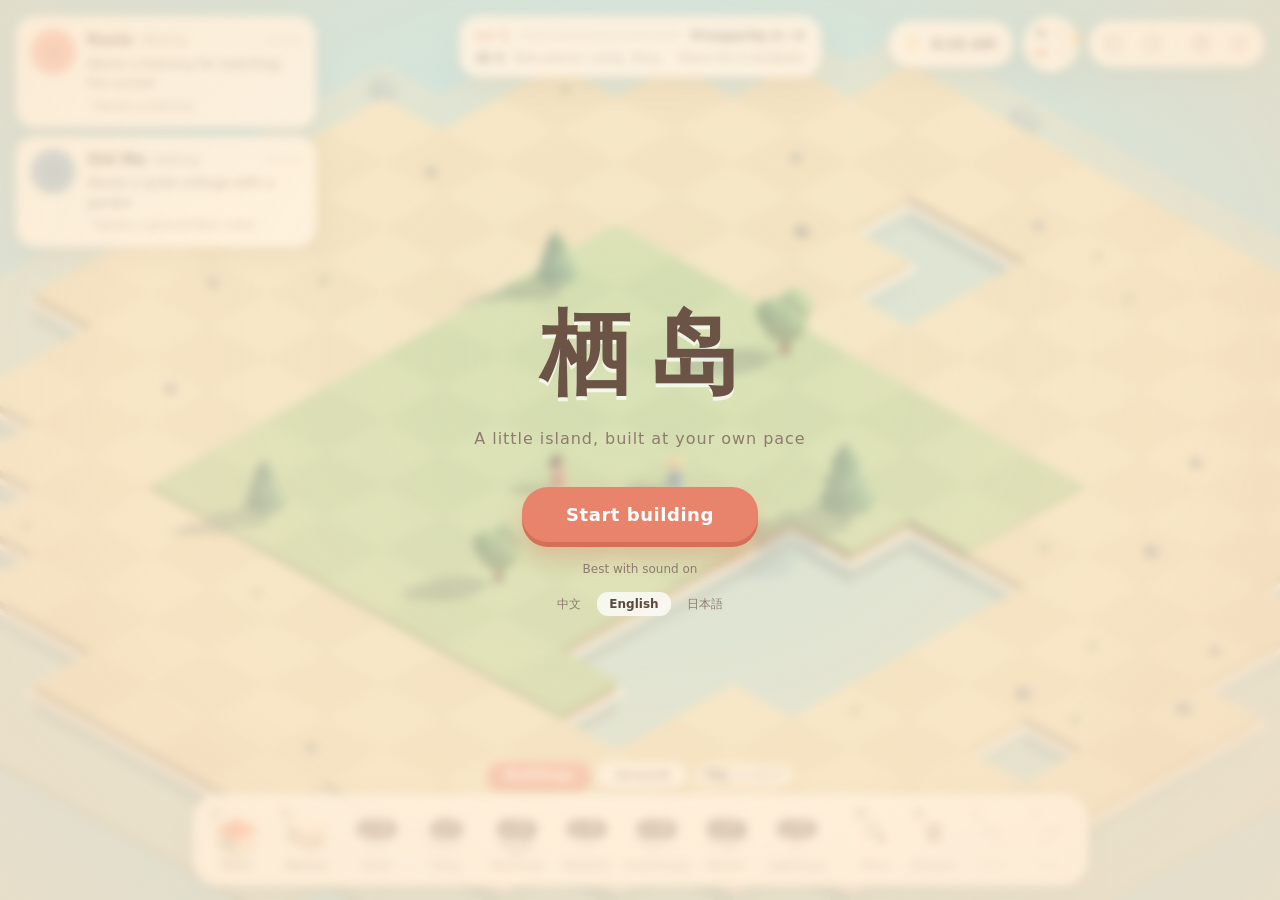
==== beta/index.html @ a80f650e "beta：界面明暗跟随昼夜、弹窗不再被挡住、提示条会淡出等手机试玩后的修正" ====
<!doctype html>
<html lang="zh-CN">
<head>
<meta charset="utf-8">
<meta name="viewport" content="width=device-width, initial-scale=1, maximum-scale=1, user-scalable=no, viewport-fit=cover">
<meta name="format-detection" content="telephone=no">
<meta name="theme-color" content="#84cfdd">
<title>栖岛</title>
<link rel="stylesheet" href="styles.css">
</head>
<body>
<canvas id="scene"></canvas>
<div id="vignette"></div>

<div id="ui">
  <section id="wishes"></section>
  <div class="panel" id="wish-detail" hidden></div>

  <div class="panel" id="prosper" data-i18n-title="top.prosper">
    <div class="pr-row">
      <span class="pr-lv" id="pr-lv"></span>
      <span class="pr-bar"><i id="pr-fill"></i></span>
      <span class="pr-num" id="pr-num"></span>
      <span class="pr-num" id="pr-num-s"></span>
      <span class="pr-delta" id="pr-delta"></span>
    </div>
    <div class="pr-next" id="pr-next"></div>
  </div>

  <section id="topbar">
    <div class="panel clock" id="clock">
      <span class="clock-icon" id="clock-icon"></span>
      <span class="clock-text" id="clock-text"></span>
    </div>
    <div class="panel compass" id="compass" data-i18n-title="top.compass">
      <div class="dial" id="dial">
        <span class="n" data-i18n="compass.0"></span><span class="e" data-i18n="compass.1"></span><span class="s" data-i18n="compass.2"></span><span class="w" data-i18n="compass.3"></span>
        <i class="sun-dot" id="sun-dot"></i>
      </div>
    </div>
    <div class="panel pill">
      <button class="icon-btn" id="cam-left" data-i18n-title="top.camLeft"></button>
      <button class="icon-btn" id="cam-right" data-i18n-title="top.camRight"></button>
      <span class="sep"></span>
      <button class="icon-btn" id="btn-help" data-i18n-title="top.help"></button>
      <button class="icon-btn" id="btn-settings" data-i18n-title="top.settings"></button>
    </div>
  </section>

  <div class="panel" id="settings" hidden>
    <label><span class="s-icon" id="ico-music"></span><span data-i18n="set.music"></span><input type="range" id="vol-music" min="0" max="100" value="70"></label>
    <div class="s-row"><span class="s-icon"></span><span data-i18n="set.track"></span><select id="track"></select><button class="icon-btn mini" id="btn-next" data-i18n-title="music.next"></button></div>
    <div class="s-note" id="now-playing" hidden></div>
    <label><span class="s-icon" id="ico-sfx"></span><span data-i18n="set.sfx"></span><input type="range" id="vol-sfx" min="0" max="100" value="80"></label>
    <div class="s-row"><span class="s-icon" id="ico-fps"></span><span data-i18n="set.fps"></span><div class="seg" id="fps-seg"></div></div>
    <div class="s-note" id="fps-note" hidden></div>
    <label class="s-check"><input type="checkbox" id="show-fps"><span data-i18n="set.showFps"></span></label>
    <div class="s-row"><span class="s-icon" id="ico-theme"></span><span data-i18n="set.theme"></span><select id="theme"></select></div>
    <div class="s-row"><span class="s-icon" id="ico-lang"></span><span data-i18n="set.lang"></span><select id="lang"></select></div>
    <div class="s-btns">
      <button class="text-btn plain" id="btn-feedback" data-i18n="set.feedback" hidden></button>
      <button class="text-btn plain" id="btn-credits" data-i18n="set.credits"></button>
    </div>
    <button class="text-btn" id="btn-reset"></button>
  </div>

  <div id="bubbles"></div>
  <div id="hint"></div>
  <div id="toast"></div>
  <div id="fps" hidden></div>
  <div class="panel" id="tooltip"></div>
  <div class="panel" id="tutorial" hidden></div>
  <div class="panel" id="feedback" hidden>
    <h3 data-i18n="fb.title"></h3>
    <div class="seg" id="fb-kind"></div>
    <textarea id="fb-text" rows="5" data-i18n-ph="fb.text"></textarea>
    <input type="email" id="fb-contact" maxlength="120" autocomplete="email" data-i18n-ph="fb.contact">
    <p class="s-note" data-i18n="fb.note"></p>
    <div class="tut-foot"><span class="fb-msg" id="fb-msg"></span><button class="tut-skip" id="fb-cancel" data-i18n="fb.cancel"></button><button class="tut-next" id="fb-send" data-i18n="fb.send"></button></div>
  </div>
  <div class="panel" id="credits" hidden>
    <h3 data-i18n="cr.title"></h3>
    <div class="cr-body" id="cr-body"></div>
    <div class="tut-foot"><span class="fb-msg" id="cr-ver"></span><button class="tut-next" id="cr-close" data-i18n="cr.close"></button></div>
  </div>
  <div id="scrim"></div>
  <div id="levelup"></div>

  <section id="toolbar-wrap">
    <div id="aimbar" hidden>
      <span id="aim-text"></span>
      <button class="aim-btn" id="aim-rot" data-i18n-title="aim.rot"></button>
      <button class="aim-btn ok" id="aim-ok"></button>
      <button class="aim-btn" id="aim-no" data-i18n-title="aim.no"></button>
    </div>
    <div id="tabs"></div>
    <div class="panel" id="toolbar"><div id="tool-list"></div><span class="tb-sep"></span><div id="acts"></div></div>
  </section>
</div>

<div id="start">
  <div class="start-card">
    <h1 data-i18n="logo">栖岛</h1>
    <p class="sub" data-i18n="start.sub"></p>
    <button id="btn-start" data-i18n="start.btn"></button>
    <p class="tip" data-i18n="start.tip"></p>
    <div class="langs" id="start-langs"></div>
  </div>
</div>

<div id="fatal" hidden></div>

<script>
// 游戏的程序没能加载（断网、文件取不到、浏览器太旧）时给一句提示，免得停在只有标题的画面。
// 这时候语言文件也没加载，所以三种语言的提示直接写在这里。
function bootFail() {
  var el = document.getElementById('fatal');
  if (window.__booted || !el.hidden) return;
  var lang = (navigator.language || '').toLowerCase();
  el.dataset.boot = '1';
  el.textContent =
    lang.indexOf('zh') === 0
      ? '游戏没能加载出来。\n请检查网络后刷新页面；还是不行的话，换用最新版的 Chrome 或 Edge 试试。'
      : lang.indexOf('ja') === 0
        ? 'ゲームを読み込めませんでした。\n通信状況を確認して、ページを再読み込みしてください。それでも動かない場合は、最新版の Chrome か Edge でお試しください。'
        : "The game couldn't load.\nCheck your connection and refresh the page. If that doesn't help, try the latest Chrome or Edge.";
  el.hidden = false;
}
setTimeout(bootFail, 20000);
</script>
<script type="module" src="src/main.js" onerror="bootFail()"></script>
</body>
</html>
---- beta/styles.css ----
:root {
  --ink: #5a4a40;
  --ink-soft: #8d7b6e;
  /* 下面这几样会跟着游戏里的昼夜变（ui.js 的 THEME）：纸面、填充用的底色、凸起的白、面板描边、表示变好和变差的字 */
  --paper-rgb: 255, 249, 238;
  --tint-rgb: 120, 90, 60;
  --raise-rgb: 255, 255, 255;
  --edge: rgba(255, 255, 255, 0.75);
  --good: #4f8a42;
  --warn: #b9543f;
  --paper: rgba(var(--paper-rgb), 0.9);
  --paper-solid: rgb(var(--paper-rgb));
  --line: rgba(var(--tint-rgb), 0.14);
  --accent: #e8846b;
  --accent-deep: #d66f57;
  --leaf: #79b56a;
  --gold: #f2c261;
  --bad: #d9705a;
  --shadow: 0 10px 28px rgba(90, 60, 40, 0.16), 0 2px 6px rgba(90, 60, 40, 0.08);
  --spring: cubic-bezier(0.34, 1.56, 0.64, 1);
  --tool: clamp(46px, 5.4vw, 66px);
  /* 设置面板的宽度和左边那列标签的宽度：各种语言的字数不一样 */
  --set-w: 236px;
  --set-label: 34px;
  font-family: "HarmonyOS Sans SC", "PingFang SC", "Microsoft YaHei UI", "Microsoft YaHei", "Noto Sans SC", sans-serif;
}
/* 英文和日文各用自己的字体；日文如果落到中文字体上，不少汉字的写法会不对 */
:root:lang(en) {
  --set-w: 272px;
  --set-label: 62px;
  font-family: "Segoe UI", system-ui, -apple-system, "Helvetica Neue", Arial, "PingFang SC", "Microsoft YaHei UI", "Microsoft YaHei", sans-serif;
}
:root:lang(ja) {
  --set-w: 262px;
  --set-label: 54px;
  font-family: "Hiragino Sans", "Yu Gothic UI", "Yu Gothic", "Meiryo", "Noto Sans JP", sans-serif;
}

* { box-sizing: border-box; margin: 0; padding: 0; }

html, body {
  height: 100%;
  overflow: hidden;
  background: #84cfdd;
  color: var(--ink);
  user-select: none;
  -webkit-user-select: none;
  font-size: 14px;
  line-height: 1.5;
}

/* 手机浏览器：整页不许被拖动、回弹、双击放大；长按不弹菜单，点按不闪灰块 */
body { position: fixed; width: 100%; overscroll-behavior: none; touch-action: manipulation; -webkit-tap-highlight-color: transparent; -webkit-touch-callout: none; -webkit-text-size-adjust: 100%; text-size-adjust: 100%; }
/* 整页禁了选字，输入框要单独放开，不然有的手机上点不进去 */
input, textarea { user-select: text; -webkit-user-select: text; }

button { font: inherit; color: inherit; border: 0; background: none; cursor: pointer; }
button:focus-visible, input:focus-visible { outline: 2px solid var(--accent); outline-offset: 2px; }

#scene { position: fixed; top: 0; right: 0; bottom: 0; left: 0; width: 100%; height: 100%; display: block; touch-action: none; cursor: default; }
#scene.grabbing { cursor: grabbing; }

#vignette {
  position: fixed; top: 0; right: 0; bottom: 0; left: 0; pointer-events: none;
  background: radial-gradient(ellipse at 50% 45%, transparent 58%, rgba(70, 45, 30, 0.2) 100%);
  transition: opacity 2s;
}

/* 界面避开刘海和底部的横条 */
#ui {
  position: fixed; top: 0; right: 0; bottom: 0; left: 0; pointer-events: none;
  top: env(safe-area-inset-top, 0px); right: env(safe-area-inset-right, 0px); bottom: env(safe-area-inset-bottom, 0px); left: env(safe-area-inset-left, 0px);
}

.panel {
  background: var(--paper);
  -webkit-backdrop-filter: blur(12px) saturate(1.2);
  backdrop-filter: blur(12px) saturate(1.2);
  border: 1px solid var(--edge);
  border-radius: 22px;
  box-shadow: var(--shadow);
  pointer-events: auto;
}

/* ---------- 居民愿望 ---------- */

/* 居民多了以后可以滚动；留出内边距，卡片的阴影才不会被裁掉 */
#wishes {
  position: absolute; left: 0; top: 0; display: flex; flex-direction: column; gap: 8px;
  width: min(344px, calc(44vw + 44px)); max-height: calc(100% - var(--tool) - 104px);
  padding: 16px 28px 30px 16px; overflow-y: auto; scrollbar-width: none;
}
#wishes::-webkit-scrollbar { display: none; }

.arrival {
  display: none; flex: none; order: 3; align-self: flex-start; align-items: center; gap: 8px; padding: 5px 12px; border-radius: 14px;
  font-size: 12px; color: var(--ink-soft); background: rgba(var(--paper-rgb), 0.8);
  -webkit-backdrop-filter: blur(8px); backdrop-filter: blur(8px); box-shadow: 0 3px 10px rgba(90, 60, 40, 0.1);
}
.arrival.show { display: flex; }
.arrival b { color: var(--ink); font-weight: 700; white-space: nowrap; }
.arrival.coming span { color: var(--good); animation: pulse 1.4s ease-in-out infinite; }
.arrival.coming span::after { content: "…"; }
@keyframes pulse { 50% { opacity: 0.45; } }

.wish {
  position: relative; flex: none;
  display: flex; gap: 12px; align-items: flex-start; padding: 12px 14px;
  background: var(--paper);
  -webkit-backdrop-filter: blur(12px) saturate(1.2);
  backdrop-filter: blur(12px) saturate(1.2);
  border: 1px solid var(--edge);
  border-radius: 20px; box-shadow: var(--shadow);
  pointer-events: auto; cursor: pointer; text-align: left; width: 100%;
  transition: transform 0.25s var(--spring);
}
.wish:hover { transform: translateY(-2px); }
.wish.celebrate { animation: celebrate 0.7s var(--spring); }
.wish.enter { animation: slide-in 0.7s var(--spring), glow 2.4s ease-out; }
@keyframes slide-in { from { opacity: 0; transform: translateX(-40px) scale(0.94); } }
@keyframes glow { 0%, 60% { box-shadow: var(--shadow), 0 0 0 3px var(--gold); } }

/* 已经满意的居民收成一行 */
.wish.compact { padding: 7px 14px 7px 10px; align-items: center; }
.wish.compact .avatar { width: 30px; height: 30px; }
.wish.compact .avatar svg { width: 24px; height: 24px; }
.wish.compact .wish-text, .wish.compact .wish-need { display: none; }
.wish.compact:hover { align-items: flex-start; }
.wish.compact:hover .wish-text, .wish.compact:hover .wish-need { display: block; }
.wish.compact .wish-preview { right: 10px; top: 9px; }
@keyframes celebrate { 0% { transform: scale(1); } 35% { transform: scale(1.06) rotate(-1deg); } 100% { transform: scale(1); } }

.avatar {
  flex: none; width: 44px; height: 44px; border-radius: 50%;
  background: var(--c); display: grid; place-items: center;
  box-shadow: inset 0 -4px 0 rgba(0, 0, 0, 0.08), 0 2px 6px rgba(90, 60, 40, 0.18);
  transition: transform 0.3s var(--spring);
}
.avatar svg { width: 34px; height: 34px; }
.wish.up .avatar { transform: scale(1.12) rotate(-6deg); }
.wish.down .avatar { transform: scale(0.94) rotate(5deg); }

.wish-body { min-width: 0; flex: 1; }
.wish-top { display: flex; align-items: center; gap: 8px; }
.wish-top b { font-size: 15px; font-weight: 700; white-space: nowrap; }
.tier { font-size: 12px; color: var(--ink-soft); white-space: nowrap; }
.pips { display: flex; gap: 4px; margin-left: auto; }
.pips i { width: 9px; height: 9px; border-radius: 50%; background: rgba(var(--tint-rgb), 0.16); transition: background 0.3s, transform 0.3s var(--spring); }
.pips i.on { background: var(--gold); transform: scale(1.15); box-shadow: 0 0 0 2px rgba(242, 194, 97, 0.25); }
.wish-text { font-size: 13px; margin-top: 2px; }
.wish-need { font-size: 12px; color: var(--ink-soft); margin-top: 4px; }
.wish-need span { display: block; }
.wish-need span::before { content: "· "; }

/* 新想法：第四颗圆点和卡片上多出来的一行 */
.pips i.star { display: none; border-radius: 3px; transform: rotate(45deg) scale(0.82); }
.wish.has-bonus .pips i.star { display: block; }
.pips i.star.on { background: var(--accent); transform: rotate(45deg) scale(0.98); box-shadow: 0 0 0 2px rgba(232, 132, 107, 0.25); }
.wish-bonus { display: none; font-size: 12px; margin-top: 4px; color: var(--ink); }
.wish.has-bonus .wish-bonus { display: block; }
.wish-bonus em { font-style: normal; font-weight: 700; font-size: 11px; padding: 1px 7px; margin-right: 6px; border-radius: 8px; background: rgba(232, 132, 107, 0.18); color: var(--accent-deep); }
.wish.bonus-done .wish-bonus { color: var(--ink-soft); }
.wish.bonus-done .wish-bonus em { background: rgba(121, 181, 106, 0.2); color: var(--good); }
.wish.compact.bonus-done .wish-bonus { display: none; }
.wish.compact.bonus-done:hover .wish-bonus { display: block; }
/* 摆放预览：盖在卡片右上角，临时替换掉评价和圆点 */
.wish-preview {
  position: absolute; right: 12px; top: 11px; pointer-events: none;
  font-size: 12px; font-weight: 700; padding: 2px 9px; border-radius: 10px; white-space: nowrap;
  opacity: 0; transform: translateY(-4px); transition: opacity 0.15s, transform 0.25s var(--spring);
}
.wish.up .pips, .wish.down .pips, .wish.up .tier, .wish.down .tier { visibility: hidden; }
.wish.up .wish-preview { opacity: 1; transform: none; background: rgba(121, 181, 106, 0.2); color: var(--good); }
.wish.down .wish-preview { opacity: 1; transform: none; background: rgba(217, 112, 90, 0.18); color: var(--warn); }

/* 手机上点头像展开的愿望；电脑上卡片本身就是展开的，用不到 */
#wish-detail { display: none; }
#pr-num-s { display: none; }

/* ---------- 繁荣度 ---------- */

#prosper {
  position: absolute; left: 50%; top: 16px; transform: translateX(-50%);
  padding: 8px 16px 9px; border-radius: 20px; width: max-content; max-width: min(430px, calc(100vw - 700px));
}
.pr-row { display: flex; align-items: center; gap: 10px; white-space: nowrap; }
.pr-lv { font-weight: 800; font-size: 14px; color: var(--accent-deep); }
.pr-bar { flex: 1; min-width: 90px; height: 9px; border-radius: 5px; background: rgba(var(--tint-rgb), 0.13); overflow: hidden; }
.pr-bar i { display: block; height: 100%; width: 0; border-radius: 5px; background: linear-gradient(90deg, var(--gold), var(--accent)); transition: width 0.6s var(--spring); }
.pr-num { font-size: 13px; font-weight: 700; font-variant-numeric: tabular-nums; }
.pr-delta { font-size: 12px; font-weight: 800; min-width: 0; padding: 0; border-radius: 9px; transition: opacity 0.15s; }
.pr-delta:empty { display: none; }
.pr-delta.up { padding: 1px 7px; background: rgba(121, 181, 106, 0.22); color: var(--good); }
.pr-delta.down { padding: 1px 7px; background: rgba(217, 112, 90, 0.18); color: var(--warn); }
.pr-next { margin-top: 3px; font-size: 12px; color: var(--ink-soft); display: flex; flex-wrap: wrap; gap: 0 10px; }
.pr-next b { color: var(--ink); font-weight: 700; }
.pr-next span + span::before { content: "· "; }
#prosper.bump { animation: bump 0.5s var(--spring); }
@keyframes bump { 35% { transform: translateX(-50%) scale(1.06); } }

/* 升级提示 */
#levelup { position: absolute; top: 0; right: 0; bottom: 0; left: 0; display: grid; place-items: start center; padding-top: 86px; pointer-events: none; opacity: 0; visibility: hidden; transition: opacity 0.6s, visibility 0.6s; }
#levelup.show { opacity: 1; visibility: visible; }
.lu-card {
  text-align: center; padding: 14px 36px 16px; border-radius: 26px;
  background: rgba(var(--paper-rgb), 0.95); box-shadow: 0 18px 50px rgba(90, 60, 40, 0.28), 0 0 0 3px var(--gold);
}
#levelup.show .lu-card { animation: lu-in 0.7s var(--spring); }
@keyframes lu-in { from { transform: translateY(24px) scale(0.86); opacity: 0; } }
.lu-kicker { font-size: 12px; font-weight: 700; letter-spacing: 0.2em; color: var(--accent-deep); }
.lu-card h2 { font-size: 24px; font-weight: 800; letter-spacing: 0.08em; color: var(--ink); margin: 0 0 4px; }
.lu-card ul { list-style: none; font-size: 13px; color: var(--ink); display: flex; flex-wrap: wrap; justify-content: center; gap: 0 14px; max-width: 460px; }
.lu-card li { padding: 1px 0; }

/* ---------- 右上角 ---------- */

#topbar { position: absolute; right: 16px; top: 16px; display: flex; gap: 10px; align-items: center; }

.clock { display: flex; align-items: center; gap: 8px; padding: 0 16px 0 12px; height: 46px; font-weight: 700; font-variant-numeric: tabular-nums; }
.clock-icon { width: 22px; height: 22px; color: var(--gold); display: grid; }
.clock-icon.moon { color: #8f9ad0; }

.compass { width: 56px; height: 56px; border-radius: 50%; padding: 0; display: grid; place-items: center; }
.dial { --rot: 0rad; position: relative; width: 44px; height: 44px; border-radius: 50%; font-size: 11px; color: var(--ink-soft); transform: rotate(var(--rot)); }
.dial span { position: absolute; width: 14px; height: 14px; line-height: 14px; text-align: center; transform: rotate(calc(var(--rot) * -1)); }
.dial .n { left: 15px; top: 1px; color: var(--ink); font-weight: 700; }
.dial .s { left: 15px; bottom: 1px; opacity: 0.7; }
.dial .e { right: 1px; top: 15px; opacity: 0.7; }
.dial .w { left: 1px; top: 15px; color: var(--accent-deep); font-weight: 700; }
.sun-dot { position: absolute; width: 8px; height: 8px; margin: -4px; border-radius: 50%; background: var(--gold); box-shadow: 0 0 6px 2px rgba(242, 194, 97, 0.6); transition: opacity 0.6s; }

.pill { display: flex; align-items: center; gap: 2px; padding: 4px 6px; height: 46px; }
.pill .sep { width: 1px; height: 20px; background: var(--line); margin: 0 4px; }
.icon-btn { width: 36px; height: 36px; border-radius: 12px; display: grid; place-items: center; color: var(--ink-soft); transition: background 0.15s, transform 0.2s var(--spring), color 0.15s; }
.icon-btn svg, .clock-icon svg, .s-icon svg { width: 20px; height: 20px; fill: none; stroke: currentColor; stroke-width: 2; stroke-linecap: round; stroke-linejoin: round; }
.icon-btn:hover { background: rgba(232, 132, 107, 0.14); color: var(--accent-deep); transform: translateY(-1px); }
.icon-btn:active { transform: scale(0.9); }

#settings { position: absolute; right: 16px; top: 72px; padding: 14px 16px; display: flex; flex-direction: column; gap: 12px; width: var(--set-w); }
#settings[hidden] { display: none; }
#settings label { display: flex; align-items: center; gap: 8px; font-size: 13px; }
#settings label span:nth-child(2) { flex: none; width: var(--set-label); }
.s-icon { display: grid; flex: none; width: 20px; color: var(--ink-soft); }
input[type="range"] { flex: 1; min-width: 0; height: 22px; accent-color: var(--accent); cursor: pointer; }
.s-row { display: flex; align-items: center; gap: 8px; font-size: 13px; }
.s-row > span:nth-child(2) { flex: none; width: var(--set-label); }
#settings select {
  flex: 1; min-width: 0; height: 26px; padding: 0 6px; border: 0; border-radius: 9px; font: inherit; font-size: 12px; color: var(--ink);
  background: rgba(var(--tint-rgb), 0.08); cursor: pointer;
}
#settings select option { background: rgb(var(--paper-rgb)); color: var(--ink); }
#settings select:focus-visible { outline: 2px solid var(--accent); outline-offset: 2px; }
.icon-btn.mini { flex: none; width: 26px; height: 26px; border-radius: 9px; }
.icon-btn.mini svg { width: 16px; height: 16px; }
.icon-btn:disabled { opacity: 0.35; cursor: default; transform: none; background: none; }
.seg { flex: 1; display: flex; padding: 2px; border-radius: 11px; background: rgba(var(--tint-rgb), 0.08); }
.seg button { flex: 1; padding: 4px 0; border-radius: 9px; font-size: 12px; font-weight: 700; color: var(--ink-soft); font-variant-numeric: tabular-nums; transition: background 0.15s, color 0.15s; }
.seg button:hover { color: var(--accent-deep); }
.seg button.on { background: var(--accent); color: #fff; }
.s-note { margin-top: -6px; font-size: 11.5px; line-height: 1.5; color: var(--ink-soft); }
.s-note[hidden] { display: none; }
#settings .s-check { cursor: pointer; }
#settings label.s-check span:nth-child(2) { width: auto; }
#settings .s-check input { width: 15px; height: 15px; margin: 0 3px 0 2px; accent-color: var(--accent); cursor: pointer; }
#fps { position: absolute; left: 14px; bottom: 12px; padding: 3px 9px; border-radius: 9px; background: rgba(60, 45, 35, 0.55); color: #fff; font-size: 12px; font-variant-numeric: tabular-nums; line-height: 1.45; white-space: pre; pointer-events: none; }
#fps[hidden] { display: none; }
.text-btn { align-self: flex-start; padding: 6px 14px; border-radius: 12px; background: rgba(var(--tint-rgb), 0.08); font-size: 13px; transition: background 0.15s; }
.text-btn:hover { background: rgba(217, 112, 90, 0.18); }
.text-btn.confirm { background: var(--bad); color: #fff; }
.text-btn.plain:hover { background: rgba(var(--tint-rgb), 0.16); }
.s-btns { display: flex; flex-wrap: wrap; gap: 8px; }

/* ---------- 反馈与建议 ---------- */

#feedback, #credits { position: absolute; left: 50%; top: 50%; transform: translate(-50%, -50%); width: min(400px, calc(100vw - 32px)); max-height: calc(100% - 32px); overflow-y: auto; padding: 16px 18px 14px; display: flex; flex-direction: column; gap: 10px; animation: pop-in 0.3s var(--spring); z-index: 6; background: rgba(var(--paper-rgb), 0.97); }
#feedback[hidden], #credits[hidden] { display: none; }
/* 弹窗后面的暗幕：挡住工具栏和小岛，点一下暗幕就关掉弹窗 */
#scrim { display: none; position: fixed; top: 0; right: 0; bottom: 0; left: 0; z-index: 5; background: rgba(40, 30, 26, 0.38); pointer-events: auto; animation: fade-in 0.2s; }
#feedback:not([hidden]) ~ #scrim, #credits:not([hidden]) ~ #scrim { display: block; }
@keyframes fade-in { from { opacity: 0; } }
@keyframes pop-in { from { opacity: 0; transform: translate(-50%, calc(-50% + 14px)); } to { opacity: 1; transform: translate(-50%, -50%); } }
#feedback h3, #credits h3 { font-size: 16px; }
#feedback textarea, #feedback input {
  width: 100%; padding: 8px 10px; border: 0; border-radius: 12px; font: inherit; font-size: 13px; line-height: 1.6; color: var(--ink);
  background: rgba(var(--tint-rgb), 0.08);
}
#feedback textarea { min-height: 96px; max-height: 40vh; resize: vertical; }
#feedback textarea::placeholder, #feedback input::placeholder { color: var(--ink-soft); opacity: 0.75; }
#feedback textarea:focus-visible, #feedback input:focus-visible { outline: 2px solid var(--accent); outline-offset: 1px; }
#feedback .s-note { margin-top: -2px; }
#feedback .tut-foot, #credits .tut-foot { margin-top: 2px; }
.fb-msg { flex: 1; min-width: 0; margin-right: auto; font-size: 12.5px; line-height: 1.4; color: var(--ink-soft); }
.fb-msg.bad { color: var(--bad); }
#fb-kind.ask { outline: 2px solid var(--bad); outline-offset: 1px; }
#fb-send:disabled { opacity: 0.55; cursor: default; transform: none; }

/* ---------- 制作与鸣谢 ---------- */

#credits { width: min(360px, calc(100vw - 32px)); }
.cr-body { display: flex; flex-direction: column; gap: 6px; font-size: 13px; }
.cr-body h4 { margin-top: 4px; font-size: 12px; font-weight: 700; color: var(--ink-soft); }
.cr-list { list-style: none; display: grid; gap: 2px; }
.cr-list li { display: flex; justify-content: space-between; gap: 12px; }
.cr-list a { color: var(--ink); text-decoration: underline; text-decoration-color: rgba(var(--tint-rgb), 0.35); text-underline-offset: 3px; }
.cr-list a:hover { color: var(--accent-deep); }
.cr-list span { flex: none; color: var(--ink-soft); }
.cr-body .s-note { margin-top: 0; }

/* ---------- 工具栏 ---------- */

#toolbar-wrap { position: absolute; left: 0; right: 0; bottom: 14px; display: flex; flex-direction: column; align-items: center; gap: 6px; padding: 0 10px; }

/* 工具栏上面的分页 */
#tabs { display: flex; align-items: center; gap: 6px; pointer-events: auto; }
.tab {
  position: relative; padding: 3px 18px; border-radius: 13px; font-size: 13px; font-weight: 700; color: var(--ink-soft);
  background: rgba(var(--paper-rgb), 0.82); box-shadow: 0 3px 10px rgba(90, 60, 40, 0.12);
  -webkit-backdrop-filter: blur(8px); backdrop-filter: blur(8px);
  transition: transform 0.2s var(--spring), background 0.15s, color 0.15s;
}
.tab:hover { transform: translateY(-1px); color: var(--ink); }
.tab.on { background: var(--accent); color: #fff; box-shadow: 0 3px 0 var(--accent-deep); }
.tab .dot { display: none; position: absolute; right: 5px; top: 3px; width: 7px; height: 7px; border-radius: 50%; background: var(--gold); box-shadow: 0 0 0 2px #fff; }
.tab.fresh .dot { display: block; animation: pulse 1.2s ease-in-out infinite; }
/* 这行小字直接压在小岛上：垫一块纸面，界面是深色而场景是白天（或者反过来）时也看得清 */
.tab-tip { font-size: 11px; color: var(--ink-soft); margin-left: 4px; padding: 2px 8px 2px 3px; border-radius: 9px; background: rgba(var(--paper-rgb), 0.82); }
.tab-tip kbd { font: inherit; font-weight: 700; padding: 0 5px; border-radius: 5px; color: var(--ink); background: rgba(var(--tint-rgb), 0.12); }
#toolbar { display: flex; align-items: flex-end; gap: 4px; padding: 8px 10px; border-radius: 26px; max-width: 100%; }
#tool-list, #acts { display: flex; align-items: flex-end; gap: 4px; }

.tool {
  position: relative; width: var(--tool); padding: 4px 0 5px; border-radius: 16px;
  display: flex; flex-direction: column; align-items: center; gap: 0;
  transition: transform 0.22s var(--spring), background 0.15s, box-shadow 0.2s;
}
.tool img { width: calc(var(--tool) - 14px); height: calc(var(--tool) - 14px); display: block; pointer-events: none; filter: drop-shadow(0 3px 3px rgba(90, 60, 40, 0.18)); transition: transform 0.22s var(--spring); }
.tool .name { font-size: 12px; line-height: 1.2; white-space: nowrap; max-width: 100%; overflow: hidden; text-overflow: ellipsis; }
/* 英文的名字长：字号小一点，按钮窄的时候放不下就省略，鼠标移上去的提示里有全名 */
:lang(en) .tool .name { font-size: 11px; letter-spacing: -0.02em; }
:lang(ja) .tool .name { font-size: 11px; }
.tool .key {
  position: absolute; left: 4px; top: 3px; min-width: 16px; height: 16px; padding: 0 4px; border-radius: 6px;
  font-size: 10px; line-height: 16px; text-align: center; color: var(--ink-soft); background: rgba(var(--tint-rgb), 0.1);
}
.tool[hidden] { display: none; }
.tool .need { display: none; }
/* 还没解锁的模块：灰掉，中间标出需要的繁荣度 */
.tool.locked img { filter: grayscale(1) opacity(0.32); }
.tool.locked .key { visibility: hidden; }
.tool.locked .name { color: var(--ink-soft); }
.tool.locked .need {
  position: absolute; left: 50%; top: calc(var(--tool) * 0.26); transform: translateX(-50%);
  display: flex; align-items: center; gap: 2px; padding: 1px 7px 1px 5px; border-radius: 10px;
  background: rgba(90, 70, 60, 0.82); color: #fff8ec; font-size: 11px; font-weight: 700;
}
.tool.locked .need svg { width: 11px; height: 11px; fill: none; stroke: currentColor; stroke-width: 2.4; stroke-linecap: round; stroke-linejoin: round; }
.tool.locked .need em { font-style: normal; }
.tool.locked:hover img { transform: none; }
.tool.fresh { box-shadow: 0 0 0 2px var(--gold); animation: fresh 1.3s ease-in-out infinite; }
@keyframes fresh { 50% { box-shadow: 0 0 0 2px var(--gold), 0 0 14px 3px rgba(242, 194, 97, 0.7); } }
.tool:hover { transform: translateY(-3px); background: rgba(var(--raise-rgb), 0.7); }
.tool:hover img { transform: scale(1.08); }
.tool:active { transform: translateY(0) scale(0.94); }
.tool.on { transform: translateY(-8px); background: rgb(var(--raise-rgb)); box-shadow: 0 6px 14px rgba(214, 111, 87, 0.28), 0 0 0 2px var(--accent); }
.tool.on .key { background: var(--accent); color: #fff; }
.tool.on img { transform: scale(1.1); }

.tb-sep { width: 1px; align-self: stretch; margin: 6px 5px; background: var(--line); }
.tool.act { width: calc(var(--tool) - 12px); color: var(--ink-soft); }
.tool.act .glyph { width: calc(var(--tool) - 14px); height: calc(var(--tool) - 14px); display: grid; place-items: center; }
.tool.act svg { width: 46%; height: 46%; fill: none; stroke: currentColor; stroke-width: 2; stroke-linecap: round; stroke-linejoin: round; }
.tool.act:disabled { opacity: 0.35; cursor: default; transform: none; background: none; }
.tool.act.on { color: var(--bad); box-shadow: 0 6px 14px rgba(217, 112, 90, 0.28), 0 0 0 2px var(--bad); }
.tool.act.on .key { background: var(--bad); }
.tool.act[data-id="move"].on { color: var(--accent-deep); box-shadow: 0 6px 14px rgba(214, 111, 87, 0.28), 0 0 0 2px var(--accent); }
.tool.act[data-id="move"].on .key { background: var(--accent); }

/* 触屏上工具栏上方的那一条：现在该怎么做，加上转向、确认、取消 */
#aimbar {
  display: flex; align-items: center; gap: 6px; max-width: 100%; min-height: 40px; padding: 4px 5px 4px 14px; border-radius: 20px;
  background: rgba(var(--paper-rgb), 0.96); box-shadow: 0 4px 14px rgba(90, 60, 40, 0.2); pointer-events: auto; font-size: 13px; font-weight: 700;
}
#aimbar[hidden] { display: none; }
#aimbar { transition: opacity 0.15s; }
#aimbar.plain { pointer-events: none; }
#aimbar.fade { opacity: 0; transition: opacity 0.9s; }
#aim-text { flex: 1; min-width: 0; padding-right: 4px; line-height: 1.35; }
#aimbar.bad #aim-text { color: var(--warn); }
.aim-btn { flex: none; display: inline-flex; align-items: center; justify-content: center; gap: 4px; height: 34px; min-width: 36px; padding: 0 8px; border-radius: 14px; background: rgba(var(--tint-rgb), 0.1); color: var(--ink); }
.aim-btn[hidden] { display: none; }
.aim-btn svg { width: 18px; height: 18px; fill: none; stroke: currentColor; stroke-width: 2.2; stroke-linecap: round; stroke-linejoin: round; }
.aim-btn.ok { padding: 0 13px 0 10px; background: var(--accent); color: #fff; box-shadow: 0 2px 0 var(--accent-deep); }
.aim-btn:active { transform: translateY(1px); }
#aimbar.bad .aim-btn.ok { background: rgba(var(--tint-rgb), 0.16); color: var(--ink-soft); box-shadow: none; }

#tooltip {
  position: absolute; bottom: 0; left: 0; padding: 9px 14px; border-radius: 16px; max-width: 250px; pointer-events: none;
  opacity: 0; transform: translateY(6px); transition: opacity 0.14s, transform 0.2s var(--spring);
}
#tooltip.show { opacity: 1; transform: none; }
#tooltip b { display: block; font-size: 14px; }
#tooltip span { font-size: 12px; color: var(--ink-soft); }

/* ---------- 提示 ---------- */

#hint {
  position: absolute; left: 0; top: 0; padding: 3px 10px; border-radius: 11px; font-size: 12px; font-weight: 700; white-space: nowrap;
  background: rgba(var(--paper-rgb), 0.94); box-shadow: 0 3px 10px rgba(90, 60, 40, 0.18);
  opacity: 0; transition: opacity 0.12s; will-change: transform;
}
#hint.show { opacity: 1; }
#hint.bad { background: var(--bad); color: #fff; }

#toast {
  position: absolute; left: 50%; bottom: calc(var(--tool) + 98px); transform: translate(-50%, 8px); padding: 8px 18px; border-radius: 18px;
  background: rgba(90, 70, 60, 0.9); color: #fff8ec; font-size: 13px; width: max-content; max-width: calc(100vw - 32px); text-align: center;
  opacity: 0; transition: opacity 0.2s, transform 0.3s var(--spring);
}
#toast.show { opacity: 1; transform: translate(-50%, 0); }

.bubble {
  position: absolute; left: 0; top: 0; max-width: 220px; padding: 8px 13px; border-radius: 16px 16px 16px 4px;
  background: rgb(var(--paper-rgb)); box-shadow: 0 6px 16px rgba(90, 60, 40, 0.2); font-size: 13px;
  opacity: 0; transition: opacity 0.2s; will-change: transform; pointer-events: none;
}
.bubble.show { opacity: 1; }
.bubble b { color: var(--accent-deep); margin-right: 6px; }

/* ---------- 新手提示 ---------- */

#tutorial { position: absolute; left: 50%; bottom: calc(var(--tool) + 104px); transform: translateX(-50%); width: min(380px, 92vw); padding: 16px 18px 14px; animation: rise 0.4s var(--spring); }
#tutorial[hidden] { display: none; }
@keyframes rise { from { opacity: 0; transform: translate(-50%, 14px); } to { opacity: 1; transform: translate(-50%, 0); } }
#tutorial h3 { font-size: 16px; margin-bottom: 4px; }
#tutorial p { font-size: 13px; color: var(--ink-soft); min-height: 40px; }
#tutorial kbd { display: inline-block; min-width: 20px; padding: 0 5px; border-radius: 6px; background: rgba(var(--tint-rgb), 0.12); font: inherit; font-weight: 700; color: var(--ink); text-align: center; }
.tut-foot { display: flex; align-items: center; gap: 10px; margin-top: 10px; }
.dots { display: flex; gap: 5px; margin-right: auto; }
.dots i { width: 7px; height: 7px; border-radius: 50%; background: rgba(var(--tint-rgb), 0.18); }
.dots i.on { background: var(--accent); }
.tut-skip { font-size: 13px; color: var(--ink-soft); padding: 6px 10px; border-radius: 10px; }
.tut-skip:hover { background: rgba(var(--tint-rgb), 0.08); }
.tut-next { padding: 7px 18px; border-radius: 14px; background: var(--accent); color: #fff; font-weight: 700; box-shadow: 0 3px 0 var(--accent-deep); transition: transform 0.15s var(--spring); }
.tut-next:hover { transform: translateY(-1px); }
.tut-next:active { transform: translateY(2px); box-shadow: none; }

/* ---------- 开始画面 ---------- */

#start {
  --ink: #5a4a40; --ink-soft: #8d7b6e; color: var(--ink);
  position: fixed; top: 0; right: 0; bottom: 0; left: 0; display: grid; place-items: center;
  background: radial-gradient(ellipse at 50% 40%, rgba(255, 246, 228, 0.5), rgba(255, 232, 205, 0.82));
  -webkit-backdrop-filter: blur(5px); backdrop-filter: blur(5px);
  transition: opacity 0.7s, visibility 0.7s;
}
#start.gone { opacity: 0; visibility: hidden; pointer-events: none; }
.start-card { text-align: center; animation: float 5s ease-in-out infinite; }
@keyframes float { 50% { transform: translateY(-6px); } }
.start-card h1 { font-size: clamp(54px, 9vw, 92px); letter-spacing: 0.18em; margin-right: -0.18em; font-weight: 800; color: #6b5345; text-shadow: 0 4px 0 rgba(255, 255, 255, 0.7); }
.start-card .sub { font-size: 16px; letter-spacing: 0.3em; margin-right: -0.3em; color: var(--ink-soft); margin-top: 4px; }
#btn-start {
  margin-top: 36px; padding: 14px 44px; border-radius: 26px; font-size: 18px; font-weight: 700; letter-spacing: 0.1em;
  background: var(--accent); color: #fff; box-shadow: 0 5px 0 var(--accent-deep), 0 14px 26px rgba(214, 111, 87, 0.35);
  transition: transform 0.2s var(--spring), box-shadow 0.2s;
}
#btn-start:hover { transform: translateY(-3px) scale(1.03); }
#btn-start:active { transform: translateY(3px); box-shadow: 0 2px 0 var(--accent-deep); }
.start-card .tip { margin-top: 18px; font-size: 12px; color: var(--ink-soft); }
#btn-start:empty { visibility: hidden; }
:lang(en) .start-card .sub { letter-spacing: 0.06em; margin-right: 0; }
:lang(ja) .start-card .sub { letter-spacing: 0.14em; margin-right: -0.14em; }
:lang(en) #btn-start { letter-spacing: 0.03em; }
.langs { margin-top: 14px; display: flex; justify-content: center; gap: 4px; }
.langs button { padding: 3px 12px; border-radius: 11px; font-size: 12px; color: var(--ink-soft); transition: background 0.15s, color 0.15s; }
.langs button:hover { background: rgba(255, 255, 255, 0.5); color: var(--ink); }
.langs button.on { background: rgba(255, 255, 255, 0.75); color: var(--ink); font-weight: 700; }

#fatal { position: fixed; top: 0; right: 0; bottom: 0; left: 0; display: grid; place-items: center; padding: 24px; background: #fff9ee; color: #5a4a40; text-align: center; white-space: pre-wrap; }
#fatal[hidden] { display: none; }

@media (max-width: 1180px) {
  /* 放在左边愿望栏和右上角按钮之间的空当正中，免得压到时钟 */
  #prosper { left: calc(344px + (100vw - 744px) / 2); max-width: calc(100vw - 764px); }
  .pr-bar { min-width: 40px; }
  .pr-next { display: none; }
}

@media (max-width: 980px) {
  /* 窄窗口：繁荣度挪到右上角那排按钮的下面 */
  #prosper { left: auto; right: 16px; top: 72px; transform: none; max-width: 260px; }
  #prosper.bump { animation: none; }
  #settings { top: 122px; }
}

@media (max-width: 820px) {
  .tool .name { display: none; }
  .tab-tip { display: none; }
  #wishes { width: min(294px, calc(56vw + 44px)); }
  .wish-need { display: none; }
  .clock-text { display: none; }
  .clock { padding: 0 12px; }
}

/* ---------- 触屏 ---------- */

/* 用手指的时候：没有键盘，按键提示收起来；没有"鼠标移上去"的说明，名字要一直显示 */
body.touch .tool .key, body.touch .tab-tip { display: none; }
body.touch .tool .name { display: block; }
/* 手机上用不到角落里的帧率 */
body.touch #settings .s-check, body.touch #fps { display: none; }
/* 手指点过的按钮会一直停在"鼠标悬停"的样子，取消掉 */
@media (hover: none) {
  .tool:not(.on):hover { transform: none; background: none; }
  .tool:not(.on):hover img { transform: none; }
  .wish:hover, .tab:hover { transform: none; }
}

/* ---------- 手机版式：竖着拿的窄屏，或者横着拿的矮屏（和 ui.js 里的 PHONE 一致） ---------- */

@media (max-width: 700px), (max-height: 500px) {
  :root { --tool: 50px; }

  /* 顶上一排：左边繁荣度，右边罗盘和按钮 */
  #topbar { right: 8px; top: 8px; gap: 6px; }
  .clock { display: none; }
  .compass { position: relative; width: 40px; height: 40px; }
  .dial { position: absolute; left: 50%; top: 50%; margin: -22px 0 0 -22px; transform: scale(0.74) rotate(var(--rot)); }
  .pill { height: 40px; padding: 3px 4px; gap: 2px; }
  .pill .sep { display: none; }
  .icon-btn { width: 32px; height: 32px; }
  #prosper { left: 8px; right: auto; top: 8px; transform: none; width: auto; max-width: calc(100% - 212px); height: 40px; padding: 0 12px; display: flex; align-items: center; border-radius: 18px; }
  #prosper.bump { animation: none; }
  .pr-row { gap: 7px; }
  .pr-lv { font-size: 13px; }
  .pr-bar { min-width: 0; width: 34px; flex: 0 1 34px; }
  .pr-next, #pr-num { display: none; }
  #pr-num-s { display: inline; font-size: 12px; }
  .pr-delta { position: absolute; right: -4px; top: -9px; box-shadow: 0 2px 6px rgba(90, 60, 40, 0.2); }
  .pr-delta.up { background: #e2f0da; color: #4f8a42; }
  .pr-delta.down { background: #f8ddd5; color: #b9543f; }

  /* 居民收成一排头像，可以左右滑；点一下在下面展开他的愿望 */
  #wishes {
    left: 0; right: 0; top: 52px; width: auto; max-height: none; flex-direction: row; align-items: flex-start; gap: 6px;
    padding: 4px 8px 10px; overflow-x: auto; overflow-y: hidden; overscroll-behavior: contain; -webkit-overflow-scrolling: touch;
  }
  #wishes .wish, #wishes .wish.compact { width: auto; flex-direction: column; align-items: center; gap: 4px; padding: 4px 5px 6px; border-radius: 17px; }
  #wishes .avatar { width: 36px; height: 36px; }
  #wishes .avatar svg { width: 28px; height: 28px; }
  #wishes .wish-body, #wishes .wish-top { display: contents; }
  #wishes .wish-top b, #wishes .tier, #wishes .wish-text, #wishes .wish-need, #wishes .wish-bonus, #wishes .wish-preview { display: none; }
  #wishes .pips { margin: 0; gap: 3px; visibility: visible; }
  #wishes .pips i { width: 6px; height: 6px; }
  #wishes .wish.up { box-shadow: var(--shadow), 0 0 0 2px var(--leaf); }
  #wishes .wish.down { box-shadow: var(--shadow), 0 0 0 2px var(--bad); }
  #wishes .wish.open { box-shadow: var(--shadow), 0 0 0 2px var(--accent); }
  #wishes .arrival { order: 3; align-self: center; padding: 4px 10px; }
  #wishes .arrival span { display: none; }

  #wish-detail { display: block; position: absolute; left: 8px; right: 8px; top: 116px; padding: 9px 14px 10px; border-radius: 18px; }
  #wish-detail[hidden] { display: none; }
  #wish-detail .pips i.star { display: none; }
  #wish-detail.has-bonus .pips i.star, #wish-detail.has-bonus .wish-bonus { display: block; }
  #wish-detail.bonus-done .wish-bonus { color: var(--ink-soft); }
  #wish-detail.bonus-done .wish-bonus em { background: rgba(121, 181, 106, 0.2); color: var(--good); }
  #wish-detail .wish-need { display: block; }
  #wish-detail .wish-preview { right: 12px; top: 9px; }
  #wish-detail.up .pips, #wish-detail.down .pips, #wish-detail.up .tier, #wish-detail.down .tier { visibility: hidden; }
  #wish-detail.up .wish-preview { opacity: 1; transform: none; background: rgba(121, 181, 106, 0.2); color: var(--good); }
  #wish-detail.down .wish-preview { opacity: 1; transform: none; background: rgba(217, 112, 90, 0.18); color: var(--warn); }

  /* 工具栏：模块可以左右滑，搬动、拆除、撤销、重做固定在右边排成两行 */
  #toolbar-wrap { bottom: 8px; padding: 0 8px; gap: 5px; }
  .tab { padding: 5px 18px; }
  #toolbar { width: 100%; max-width: 620px; align-items: center; gap: 0; padding: 6px 8px; border-radius: 22px; }
  #tool-list { flex: 1; min-width: 0; align-items: flex-end; gap: 2px; padding: 9px 2px 1px; overflow-x: auto; overflow-y: hidden; scrollbar-width: none; overscroll-behavior: contain; -webkit-overflow-scrolling: touch; }
  #tool-list::-webkit-scrollbar { display: none; }
  .tool { flex: none; }
  .tool .name { display: block; font-size: 11px; }
  .tb-sep { margin: 4px 7px; }
  #acts { display: grid; grid-template-columns: repeat(2, 38px); gap: 2px; }
  .tool.act { width: 38px; padding: 3px 0 2px; border-radius: 12px; }
  .tool.act .glyph { width: 100%; height: 20px; }
  .tool.act svg { width: 19px; height: 19px; }
  #acts .name { font-size: 10px; }
  .tool.act.on { transform: none; }
  #aimbar { width: 100%; max-width: 420px; }

  #toast { bottom: 200px; }
  #tutorial { bottom: 178px; }
  #fps { left: 8px; top: 116px; bottom: auto; }
  #levelup { padding-top: 120px; }
  .lu-card { margin: 0 16px; padding: 12px 22px 14px; }
  .lu-card h2 { font-size: 21px; }
  .bubble { max-width: 190px; font-size: 12px; }

  #settings { right: 8px; top: 54px; max-width: calc(100% - 16px); max-height: calc(100% - 62px); overflow-y: auto; overscroll-behavior: contain; }
  /* 输入框放在上半屏，弹出键盘时不会被挡住 */
  #feedback { top: 8px; transform: translateX(-50%); animation: none; max-height: calc(100% - 16px); }
  #credits { max-height: calc(100% - 16px); }
  .start-card { padding: 0 20px; }
}

/* 横着拿手机：屏幕矮，头像排进顶上那一排，分页挪到工具栏左边，给中间的小岛腾地方 */
@media (max-height: 500px) and (min-width: 560px) {
  #wishes { top: 0; left: 172px; right: 196px; padding: 4px 4px 8px; }
  #wish-detail { top: 62px; right: auto; width: 320px; }
  #toolbar-wrap { flex-direction: row; justify-content: center; align-items: center; gap: 8px; }
  #tabs { flex-direction: column; gap: 5px; }
  #toolbar { width: auto; flex: 0 1 620px; min-width: 0; }
  #aimbar { position: absolute; left: 50%; bottom: 100%; transform: translateX(-50%); margin-bottom: 6px; }
  #toast { bottom: 150px; }
  #tutorial { bottom: 104px; }
  #fps { top: 62px; }
  #levelup { padding-top: 64px; }
}

@media (prefers-reduced-motion: reduce) {
  .start-card { animation: none; }
}
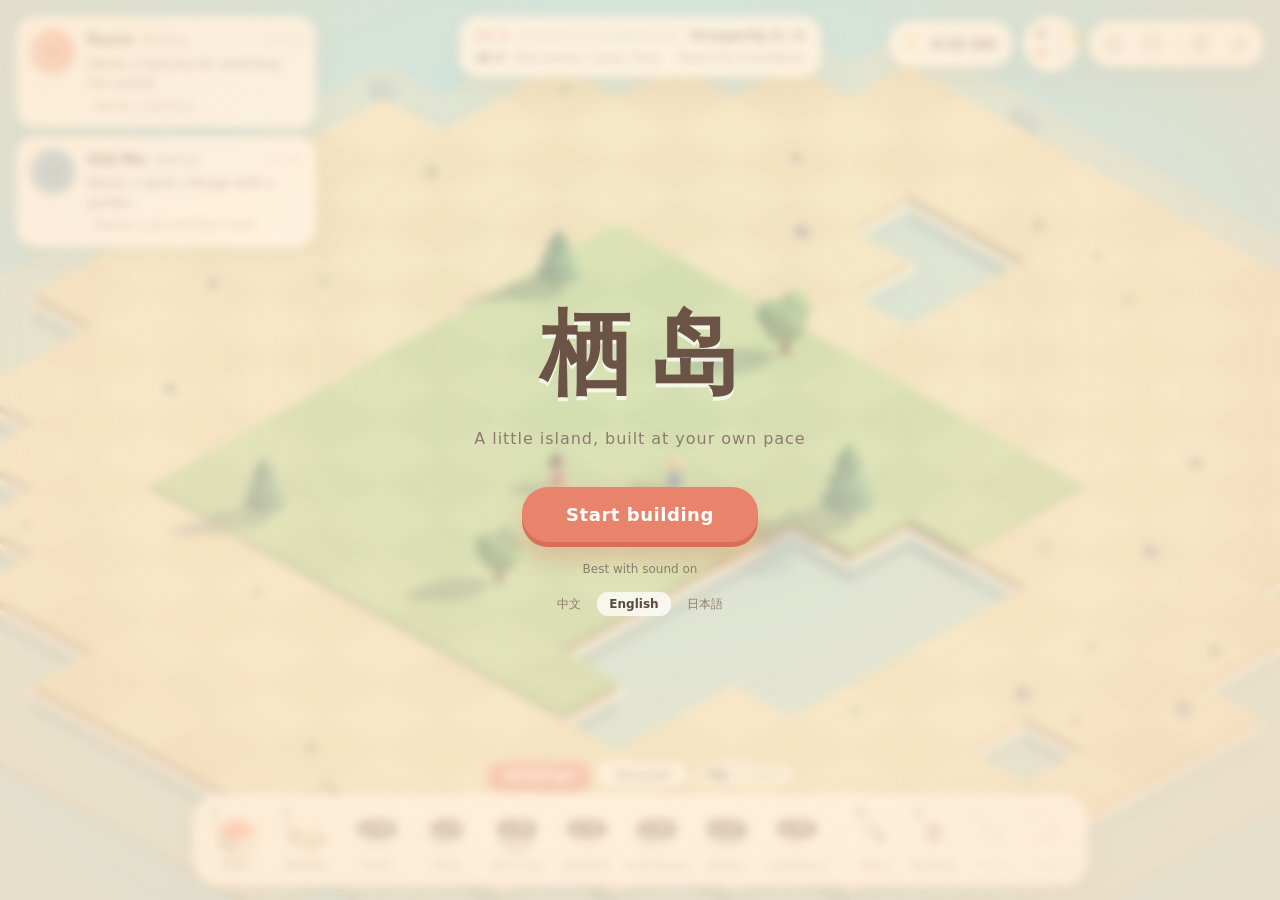
==== commit dc32ab12: "beta：手机单手版式（左手 / 右手）、放大上限调高、昼夜十分钟一轮等" ====
--- a/beta/index.html
+++ b/beta/index.html
@@ -56,6 +56,7 @@
     <div class="s-note" id="fps-note" hidden></div>
     <label class="s-check"><input type="checkbox" id="show-fps"><span data-i18n="set.showFps"></span></label>
     <div class="s-row"><span class="s-icon" id="ico-theme"></span><span data-i18n="set.theme"></span><select id="theme"></select></div>
+    <div class="s-row phone-only"><span class="s-icon" id="ico-hand"></span><span data-i18n="set.hand"></span><div class="seg" id="hand-seg"></div></div>
     <div class="s-row"><span class="s-icon" id="ico-lang"></span><span data-i18n="set.lang"></span><select id="lang"></select></div>
     <div class="s-btns">
       <button class="text-btn plain" id="btn-feedback" data-i18n="set.feedback" hidden></button>
@@ -63,6 +64,7 @@
     </div>
     <button class="text-btn" id="btn-reset"></button>
   </div>
+  <div id="shade"></div>
 
   <div id="bubbles"></div>
   <div id="hint"></div>
@@ -93,7 +95,7 @@
       <button class="aim-btn ok" id="aim-ok"></button>
       <button class="aim-btn" id="aim-no" data-i18n-title="aim.no"></button>
     </div>
-    <div id="tabs"></div>
+    <div id="tabrow"><div id="tabs"></div><div id="cams"></div></div>
     <div class="panel" id="toolbar"><div id="tool-list"></div><span class="tb-sep"></span><div id="acts"></div></div>
   </section>
 </div>
--- a/beta/styles.css
+++ b/beta/styles.css
@@ -175,6 +175,7 @@
 
 /* 手机上点头像展开的愿望；电脑上卡片本身就是展开的，用不到 */
 #wish-detail { display: none; }
+#wish-detail.fade { opacity: 0; transition: opacity 2s; }
 #pr-num-s { display: none; }
 
 /* ---------- 繁荣度 ---------- */
@@ -238,6 +239,12 @@
 
 #settings { position: absolute; right: 16px; top: 72px; padding: 14px 16px; display: flex; flex-direction: column; gap: 12px; width: var(--set-w); }
 #settings[hidden] { display: none; }
+#settings { z-index: 4; }
+/* 设置开着的时候垫一层看不见的幕：点设置以外的地方就把它关掉，这一下不会落到小岛上 */
+#shade { display: none; position: fixed; top: 0; right: 0; bottom: 0; left: 0; z-index: 3; pointer-events: auto; }
+#settings:not([hidden]) ~ #shade { display: block; }
+/* 只在手机版式里出现的设置项 */
+.s-row.phone-only { display: none; }
 #settings label { display: flex; align-items: center; gap: 8px; font-size: 13px; }
 #settings label span:nth-child(2) { flex: none; width: var(--set-label); }
 .s-icon { display: grid; flex: none; width: 20px; color: var(--ink-soft); }
@@ -311,6 +318,8 @@
 #toolbar-wrap { position: absolute; left: 0; right: 0; bottom: 14px; display: flex; flex-direction: column; align-items: center; gap: 6px; padding: 0 10px; }
 
 /* 工具栏上面的分页 */
+#tabrow { display: flex; align-items: center; }
+#cams { display: none; }
 #tabs { display: flex; align-items: center; gap: 6px; pointer-events: auto; }
 .tab {
   position: relative; padding: 3px 18px; border-radius: 13px; font-size: 13px; font-weight: 700; color: var(--ink-soft);
@@ -530,7 +539,7 @@
   .icon-btn { width: 32px; height: 32px; }
   #prosper { left: 8px; right: auto; top: 8px; transform: none; width: auto; max-width: calc(100% - 212px); height: 40px; padding: 0 12px; display: flex; align-items: center; border-radius: 18px; }
   #prosper.bump { animation: none; }
-  .pr-row { gap: 7px; }
+  .pr-row { gap: 7px; flex: 1; min-width: 0; }
   .pr-lv { font-size: 13px; }
   .pr-bar { min-width: 0; width: 34px; flex: 0 1 34px; }
   .pr-next, #pr-num { display: none; }
@@ -595,6 +604,29 @@
   .bubble { max-width: 190px; font-size: 12px; }
 
   #settings { right: 8px; top: 54px; max-width: calc(100% - 16px); max-height: calc(100% - 62px); overflow-y: auto; overscroll-behavior: contain; }
+  .s-row.phone-only { display: flex; }
+  /* 左手模式：搬动、拆除、撤销、重做换到工具栏左边 */
+  body.hand-left #toolbar { flex-direction: row-reverse; }
+
+  /* ---- 单手版式（竖着拿，ui.js 给 body 加上 dock）：常点的东西都在屏幕下半，拇指够得着 ----
+     从下往上：工具栏；分页和转镜头的两个按钮；居民头像；提示条；点头像弹出的愿望。
+     右手模式下头像和转镜头按钮靠右，左手模式靠左 */
+  body.dock #prosper { max-width: calc(100% - 146px); }
+  body.dock #tabrow { width: 100%; max-width: 620px; justify-content: space-between; padding: 0 2px; }
+  body.dock #cams { display: flex; gap: 8px; pointer-events: auto; }
+  body.dock #cams .icon-btn {
+    width: 40px; height: 40px; border-radius: 50%; color: var(--ink); background: rgba(var(--paper-rgb), 0.86); border: 1px solid var(--edge);
+    box-shadow: 0 3px 10px rgba(90, 60, 40, 0.14); -webkit-backdrop-filter: blur(8px); backdrop-filter: blur(8px);
+  }
+  body.dock #wishes { position: static; width: 100%; max-width: 620px; padding: 4px 2px 6px; direction: rtl; }
+  body.dock #wishes > * { direction: ltr; }
+  body.dock #wish-detail { position: static; width: 100%; max-width: 420px; }
+  body.dock.hand-left #tabrow { flex-direction: row-reverse; }
+  body.dock.hand-left #wishes { direction: ltr; }
+  /* 屏幕下半让给了按钮，上半空出来：一闪而过的提示和说明都放到上面，不会被拿手机的手挡住 */
+  body.dock #toast { top: 58px; bottom: auto; }
+  body.dock #tutorial { top: 104px; bottom: auto; }
+  body.dock #levelup { padding-top: 104px; }
   /* 输入框放在上半屏，弹出键盘时不会被挡住 */
   #feedback { top: 8px; transform: translateX(-50%); animation: none; max-height: calc(100% - 16px); }
   #credits { max-height: calc(100% - 16px); }
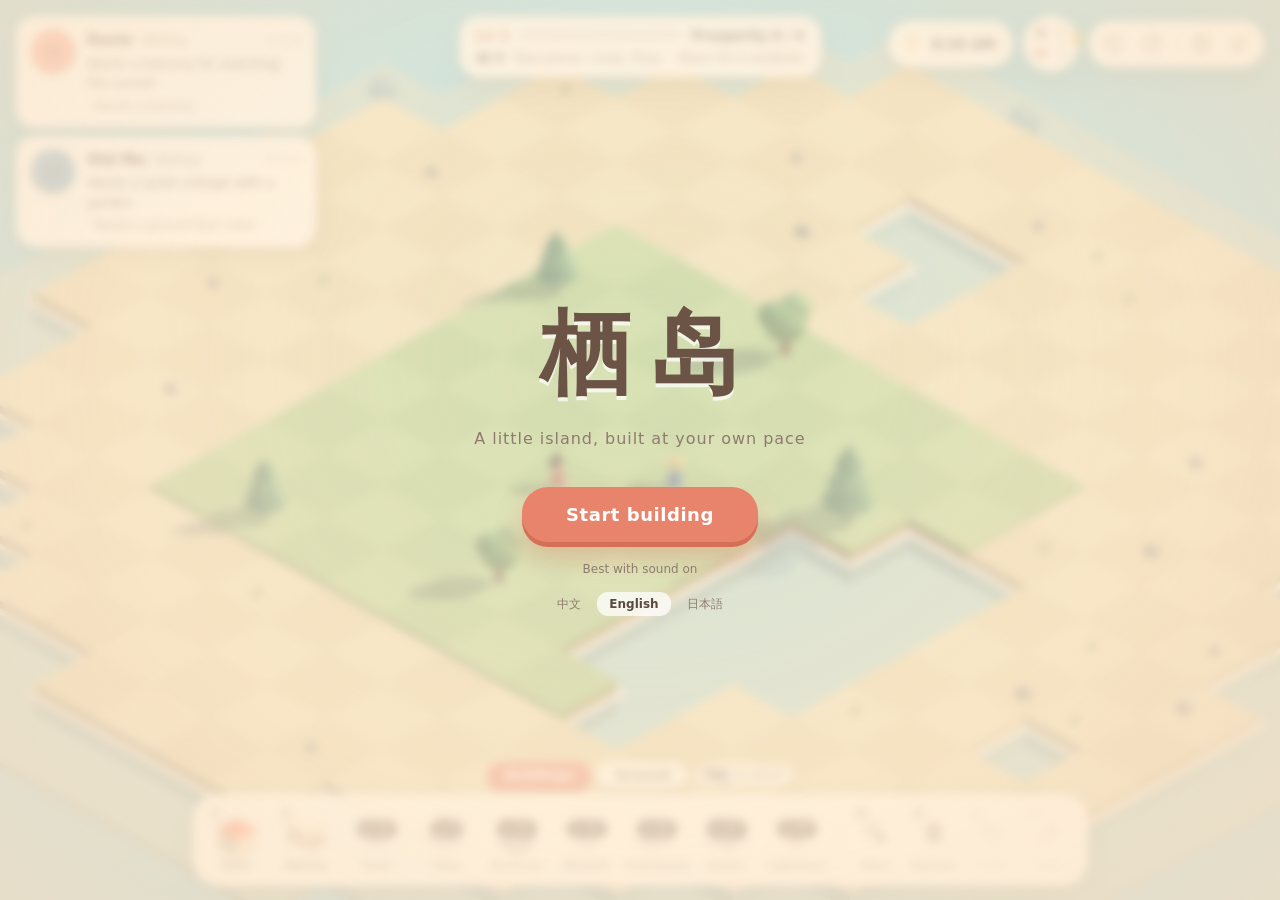
==== commit ed013775: "beta：“+1”放下后才弹出、搬动先预览按确定才生效、去掉放下和取消按钮、底部压矮等" ====
--- a/beta/index.html
+++ b/beta/index.html
@@ -95,6 +95,7 @@
       <button class="aim-btn ok" id="aim-ok"></button>
       <button class="aim-btn" id="aim-no" data-i18n-title="aim.no"></button>
     </div>
+    <div id="people"></div>
     <div id="tabrow"><div id="tabs"></div><div id="cams"></div></div>
     <div class="panel" id="toolbar"><div id="tool-list"></div><span class="tb-sep"></span><div id="acts"></div></div>
   </section>
--- a/beta/styles.css
+++ b/beta/styles.css
@@ -175,7 +175,7 @@
 
 /* 手机上点头像展开的愿望；电脑上卡片本身就是展开的，用不到 */
 #wish-detail { display: none; }
-#wish-detail.fade { opacity: 0; transition: opacity 2s; }
+#wish-detail.fade { opacity: 0; transition: opacity 0.9s; }
 #pr-num-s { display: none; }
 
 /* ---------- 繁荣度 ---------- */
@@ -191,6 +191,14 @@
 .pr-num { font-size: 13px; font-weight: 700; font-variant-numeric: tabular-nums; }
 .pr-delta { font-size: 12px; font-weight: 800; min-width: 0; padding: 0; border-radius: 9px; transition: opacity 0.15s; }
 .pr-delta:empty { display: none; }
+.pr-delta.pop { animation: delta-pop 1.9s ease-out both; }
+@keyframes delta-pop {
+  0% { opacity: 0; transform: translateY(7px) scale(0.7); }
+  10% { opacity: 1; transform: translateY(-2px) scale(1.18); }
+  18% { transform: none; }
+  78% { opacity: 1; transform: none; }
+  100% { opacity: 0; transform: translateY(-7px); }
+}
 .pr-delta.up { padding: 1px 7px; background: rgba(121, 181, 106, 0.22); color: var(--good); }
 .pr-delta.down { padding: 1px 7px; background: rgba(217, 112, 90, 0.18); color: var(--warn); }
 .pr-next { margin-top: 3px; font-size: 12px; color: var(--ink-soft); display: flex; flex-wrap: wrap; gap: 0 10px; }
@@ -318,6 +326,7 @@
 #toolbar-wrap { position: absolute; left: 0; right: 0; bottom: 14px; display: flex; flex-direction: column; align-items: center; gap: 6px; padding: 0 10px; }
 
 /* 工具栏上面的分页 */
+#people { display: none; }
 #tabrow { display: flex; align-items: center; }
 #cams { display: none; }
 #tabs { display: flex; align-items: center; gap: 6px; pointer-events: auto; }
@@ -409,6 +418,11 @@
 #tooltip.show { opacity: 1; transform: none; }
 #tooltip b { display: block; font-size: 14px; }
 #tooltip span { font-size: 12px; color: var(--ink-soft); }
+#tooltip .how { display: block; margin-top: 3px; font-weight: 700; color: var(--accent-deep); }
+/* 触屏上的说明气泡会盖在头像那一排上面：要压得住，淡出慢一点 */
+body.touch #tooltip { z-index: 2; max-width: min(320px, calc(100% - 16px)); background: rgba(var(--paper-rgb), 0.97); transition: opacity 0.5s, transform 0.2s var(--spring); }
+body.touch #tooltip.show { transition: opacity 0.14s, transform 0.2s var(--spring); }
+#aim-text:empty { display: none; }
 
 /* ---------- 提示 ---------- */
 
@@ -582,13 +596,15 @@
   #toolbar-wrap { bottom: 8px; padding: 0 8px; gap: 5px; }
   .tab { padding: 5px 18px; }
   #toolbar { width: 100%; max-width: 620px; align-items: center; gap: 0; padding: 6px 8px; border-radius: 22px; }
-  #tool-list { flex: 1; min-width: 0; align-items: flex-end; gap: 2px; padding: 9px 2px 1px; overflow-x: auto; overflow-y: hidden; scrollbar-width: none; overscroll-behavior: contain; -webkit-overflow-scrolling: touch; }
+  #tool-list { flex: 1; min-width: 0; align-items: flex-end; gap: 2px; padding: 8px 4px 3px; overflow-x: auto; overflow-y: hidden; scrollbar-width: none; overscroll-behavior: contain; -webkit-overflow-scrolling: touch; }
   #tool-list::-webkit-scrollbar { display: none; }
   .tool { flex: none; }
+  .tool.on { transform: translateY(-3px); }
   .tool .name { display: block; font-size: 11px; }
   .tb-sep { margin: 4px 7px; }
-  #acts { display: grid; grid-template-columns: repeat(2, 38px); gap: 2px; }
-  .tool.act { width: 38px; padding: 3px 0 2px; border-radius: 12px; }
+  #acts { display: grid; grid-template-columns: 40px; gap: 2px; }
+  .tool.act[data-id="undo"], .tool.act[data-id="redo"] { display: none; }
+  .tool.act { width: 40px; padding: 3px 0 2px; border-radius: 12px; }
   .tool.act .glyph { width: 100%; height: 20px; }
   .tool.act svg { width: 19px; height: 19px; }
   #acts .name { font-size: 10px; }
@@ -611,22 +627,45 @@
   /* ---- 单手版式（竖着拿，ui.js 给 body 加上 dock）：常点的东西都在屏幕下半，拇指够得着 ----
      从下往上：工具栏；分页和转镜头的两个按钮；居民头像；提示条；点头像弹出的愿望。
      右手模式下头像和转镜头按钮靠右，左手模式靠左 */
+  body.dock { --tool: 58px; }
+  body.dock .tool img { width: calc(var(--tool) - 8px); height: calc(var(--tool) - 8px); }
+  /* 工具栏压矮一点，给小岛多留些地方 */
+  body.dock #toolbar { padding: 4px 8px; }
+  body.dock #tool-list { padding: 6px 4px 2px; }
+  body.dock .tool:not(.act) { padding: 2px 0 3px; }
   body.dock #prosper { max-width: calc(100% - 146px); }
-  body.dock #tabrow { width: 100%; max-width: 620px; justify-content: space-between; padding: 0 2px; }
-  body.dock #cams { display: flex; gap: 8px; pointer-events: auto; }
+  /* 分页那一排分三格：分页在正中，转镜头的按钮在靠手的一格。
+     摆东西时的确认、转向、取消占另外两格，这时分页暂时让开 */
+  body.dock #tabrow { display: grid; grid-template-columns: 1fr auto 1fr; align-items: center; width: 100%; max-width: 620px; min-height: 42px; padding: 0 2px; }
+  body.dock #tabs { grid-column: 2; grid-row: 1; }
+  body.dock #cams { grid-column: 3; grid-row: 1; justify-self: end; display: flex; gap: 8px; pointer-events: auto; }
+  body.dock #aimbar { grid-column: 1 / 3; grid-row: 1; justify-self: end; width: auto; max-width: calc(100% - 8px); margin-right: 8px; padding-left: 5px; font-size: 12px; }
+  body.dock #aim-text { padding: 0 2px 0 9px; }
+  body.dock #aimbar:not([hidden]):not(.fade) ~ #tabs { visibility: hidden; }
+  body.dock.hand-left #cams { grid-column: 1; justify-self: start; }
+  body.dock.hand-left #aimbar { grid-column: 2 / 4; justify-self: start; flex-direction: row-reverse; margin: 0 0 0 8px; padding: 4px 5px; }
+  body.dock.hand-left #aim-text { padding: 0 9px 0 2px; }
   body.dock #cams .icon-btn {
     width: 40px; height: 40px; border-radius: 50%; color: var(--ink); background: rgba(var(--paper-rgb), 0.86); border: 1px solid var(--edge);
     box-shadow: 0 3px 10px rgba(90, 60, 40, 0.14); -webkit-backdrop-filter: blur(8px); backdrop-filter: blur(8px);
   }
-  body.dock #wishes { position: static; width: 100%; max-width: 620px; padding: 4px 2px 6px; direction: rtl; }
+  /* 头像那一排：居民数固定在不靠手的一头，头像在剩下的地方左右滑 */
+  body.dock #people { display: flex; align-items: center; gap: 6px; width: 100%; max-width: 620px; padding: 0 2px; }
+  body.dock #people > .arrival { flex: none; order: 0; align-self: center; padding: 4px 10px; }
+  body.dock #people > .arrival span { display: none; }
+  body.dock.hand-left #people { flex-direction: row-reverse; }
+  body.dock #wishes { position: static; flex: 1; min-width: 0; width: auto; padding: 3px 0 5px; direction: rtl; }
   body.dock #wishes > * { direction: ltr; }
-  body.dock #wish-detail { position: static; width: 100%; max-width: 420px; }
-  body.dock.hand-left #tabrow { flex-direction: row-reverse; }
+  body.dock #wishes .wish, body.dock #wishes .wish.compact { gap: 3px; padding: 3px 4px 5px; border-radius: 15px; }
+  body.dock #wishes .avatar { width: 30px; height: 30px; }
+  body.dock #wishes .avatar svg { width: 24px; height: 24px; }
+  body.dock #wishes .pips i { width: 5px; height: 5px; }
+  /* 点头像弹出的愿望在屏幕上方，等级那一排的下面 */
+  body.dock #wish-detail { top: 54px; }
   body.dock.hand-left #wishes { direction: ltr; }
-  /* 屏幕下半让给了按钮，上半空出来：一闪而过的提示和说明都放到上面，不会被拿手机的手挡住 */
-  body.dock #toast { top: 58px; bottom: auto; }
-  body.dock #tutorial { top: 104px; bottom: auto; }
-  body.dock #levelup { padding-top: 104px; }
+  /* 一闪而过的提示浮在头像那一排上面，不挤别的东西；操作说明放在愿望卡片的下面 */
+  body.dock #toast { top: auto; bottom: 100%; margin-bottom: 8px; }
+  body.dock #tutorial { top: 146px; bottom: auto; }
   /* 输入框放在上半屏，弹出键盘时不会被挡住 */
   #feedback { top: 8px; transform: translateX(-50%); animation: none; max-height: calc(100% - 16px); }
   #credits { max-height: calc(100% - 16px); }
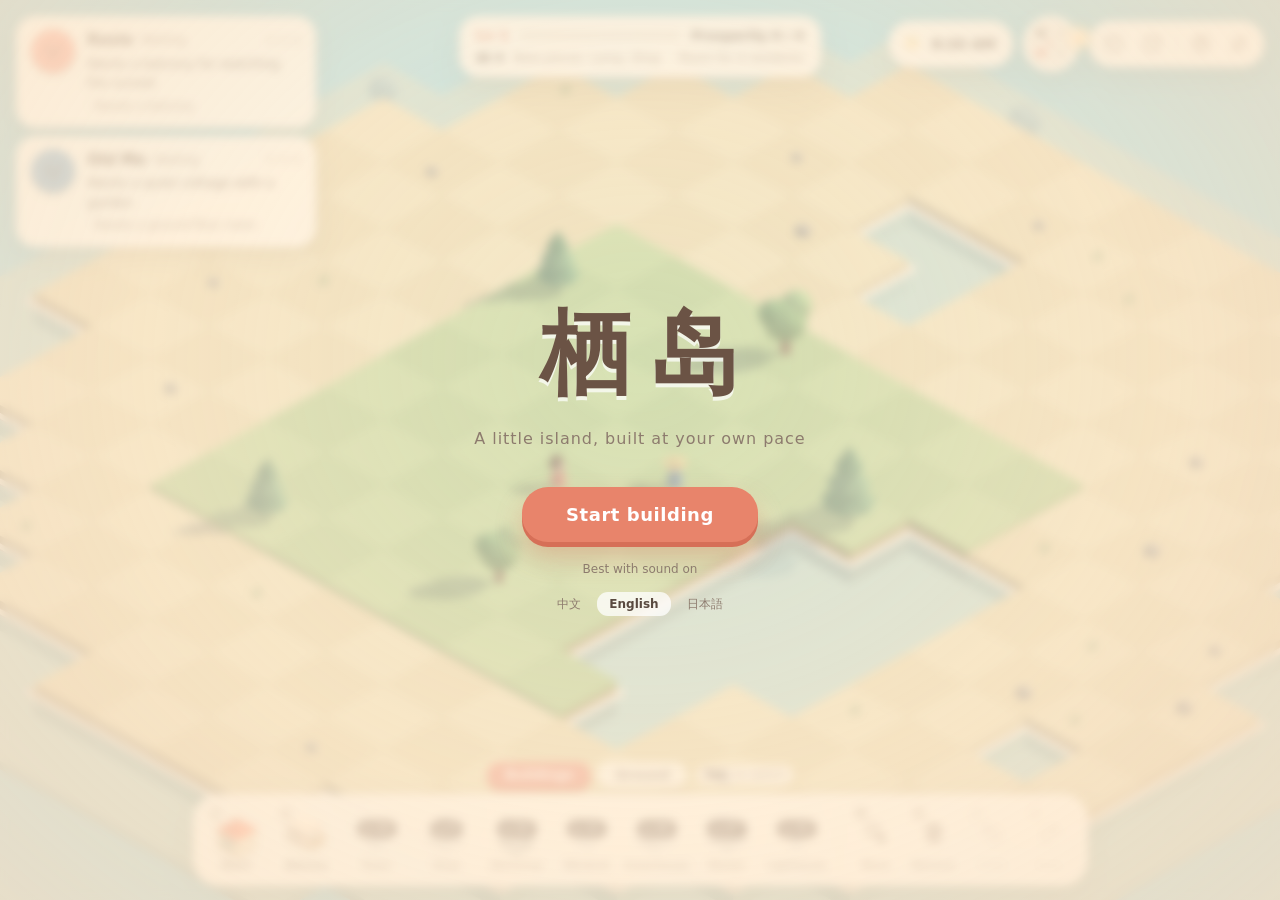
==== commit a3061903: "beta：搬动放不下时按确定才弹出原因、指南针重画并加上月亮" ====
--- a/beta/index.html
+++ b/beta/index.html
@@ -34,8 +34,16 @@
     </div>
     <div class="panel compass" id="compass" data-i18n-title="top.compass">
       <div class="dial" id="dial">
+        <svg class="rose" viewBox="0 0 44 44" aria-hidden="true">
+          <circle class="ring" cx="22" cy="22" r="21.4"/>
+          <path class="ticks" d="M34.4 9.6l2.7-2.7M34.4 34.4l2.7 2.7M9.6 34.4l-2.7 2.7M9.6 9.6 6.9 6.9"/>
+          <path class="s1" d="M22 29.6 19.5 22H22z"/><path class="s2" d="M22 29.6 24.5 22H22z"/>
+          <path class="n1" d="M22 14.4 19.5 22H22z"/><path class="n2" d="M22 14.4 24.5 22H22z"/>
+          <circle class="pin" cx="22" cy="22" r="1.2"/>
+        </svg>
         <span class="n" data-i18n="compass.0"></span><span class="e" data-i18n="compass.1"></span><span class="s" data-i18n="compass.2"></span><span class="w" data-i18n="compass.3"></span>
-        <i class="sun-dot" id="sun-dot"></i>
+        <i class="sky sun" id="sky-sun"><svg viewBox="0 0 16 16" aria-hidden="true"><circle cx="8" cy="8" r="3.2"/><path d="M8 1.4v1.7M8 12.9v1.7M1.4 8h1.7M12.9 8h1.7M3.3 3.3l1.2 1.2M11.5 11.5l1.2 1.2M3.3 12.7l1.2-1.2M11.5 4.5l1.2-1.2"/></svg></i>
+        <i class="sky moon" id="sky-moon"><svg viewBox="0 0 24 24" aria-hidden="true"><path d="M19.6 14.9A8 8 0 1 1 9.1 4.4a6.5 6.5 0 0 0 10.5 10.5z"/><path d="M17.6 2.6l.9 2.1 2.1.9-2.1.9-.9 2.1-.9-2.1-2.1-.9 2.1-.9z"/></svg></i>
       </div>
     </div>
     <div class="panel pill">
--- a/beta/styles.css
+++ b/beta/styles.css
@@ -229,14 +229,33 @@
 .clock-icon { width: 22px; height: 22px; color: var(--gold); display: grid; }
 .clock-icon.moon { color: #8f9ad0; }
 
-.compass { width: 56px; height: 56px; border-radius: 50%; padding: 0; display: grid; place-items: center; }
-.dial { --rot: 0rad; position: relative; width: 44px; height: 44px; border-radius: 50%; font-size: 11px; color: var(--ink-soft); transform: rotate(var(--rot)); }
+/* 指南针：表盘跟着镜头转，红针指北；太阳（夜里是月亮）骑在外圈上，东升西落 */
+.compass { position: relative; z-index: 1; width: 56px; height: 56px; border-radius: 50%; padding: 0; display: grid; place-items: center; }
+.dial { --rot: 0rad; --orbit: 29px; --sky-k: 1; position: relative; width: 44px; height: 44px; border-radius: 50%; font-size: 11px; color: var(--ink-soft); transform: rotate(var(--rot)); }
 .dial span { position: absolute; width: 14px; height: 14px; line-height: 14px; text-align: center; transform: rotate(calc(var(--rot) * -1)); }
 .dial .n { left: 15px; top: 1px; color: var(--ink); font-weight: 700; }
 .dial .s { left: 15px; bottom: 1px; opacity: 0.7; }
 .dial .e { right: 1px; top: 15px; opacity: 0.7; }
 .dial .w { left: 1px; top: 15px; color: var(--accent-deep); font-weight: 700; }
-.sun-dot { position: absolute; width: 8px; height: 8px; margin: -4px; border-radius: 50%; background: var(--gold); box-shadow: 0 0 6px 2px rgba(242, 194, 97, 0.6); transition: opacity 0.6s; }
+.rose { position: absolute; inset: 0; width: 100%; height: 100%; overflow: visible; }
+.rose .ring { fill: rgba(var(--tint-rgb), 0.05); stroke: rgba(var(--tint-rgb), 0.16); stroke-width: 1; }
+.rose .ticks { fill: none; stroke: rgba(var(--tint-rgb), 0.3); stroke-width: 1.2; stroke-linecap: round; }
+.rose .n1 { fill: var(--accent); }
+.rose .n2 { fill: var(--accent-deep); }
+.rose .s1 { fill: rgba(var(--tint-rgb), 0.2); }
+.rose .s2 { fill: rgba(var(--tint-rgb), 0.34); }
+.rose .pin { fill: var(--paper-solid); }
+.sky {
+  --a: 0rad; position: absolute; left: 50%; top: 50%; width: 18px; height: 18px; margin: -9px 0 0 -9px; border-radius: 50%;
+  display: grid; place-items: center; background: var(--paper-solid); opacity: 0; pointer-events: none; transition: opacity 0.9s;
+  transform: rotate(var(--a)) translateY(calc(var(--orbit) * -1)) rotate(calc(var(--a) * -1 - var(--rot))) scale(var(--sky-k));
+}
+.sky.on { opacity: 1; }
+.sky svg { width: 13px; height: 13px; fill: currentColor; }
+.sky.sun { color: #f0a52e; box-shadow: 0 0 0 1px rgba(240, 165, 46, 0.35), 0 0 8px 2px rgba(242, 194, 97, 0.6); }
+.sky.sun path { fill: none; stroke: currentColor; stroke-width: 1.5; stroke-linecap: round; }
+.sky.moon { color: #8f9ad0; box-shadow: 0 0 0 1px rgba(143, 154, 208, 0.4), 0 0 8px 2px rgba(150, 165, 235, 0.45); }
+.sky.moon svg { width: 12px; height: 12px; }
 
 .pill { display: flex; align-items: center; gap: 2px; padding: 4px 6px; height: 46px; }
 .pill .sep { width: 1px; height: 20px; background: var(--line); margin: 0 4px; }
@@ -547,7 +566,7 @@
   #topbar { right: 8px; top: 8px; gap: 6px; }
   .clock { display: none; }
   .compass { position: relative; width: 40px; height: 40px; }
-  .dial { position: absolute; left: 50%; top: 50%; margin: -22px 0 0 -22px; transform: scale(0.74) rotate(var(--rot)); }
+  .dial { --orbit: 29.5px; --sky-k: 1.1; position: absolute; left: 50%; top: 50%; margin: -22px 0 0 -22px; transform: scale(0.74) rotate(var(--rot)); }
   .pill { height: 40px; padding: 3px 4px; gap: 2px; }
   .pill .sep { display: none; }
   .icon-btn { width: 32px; height: 32px; }
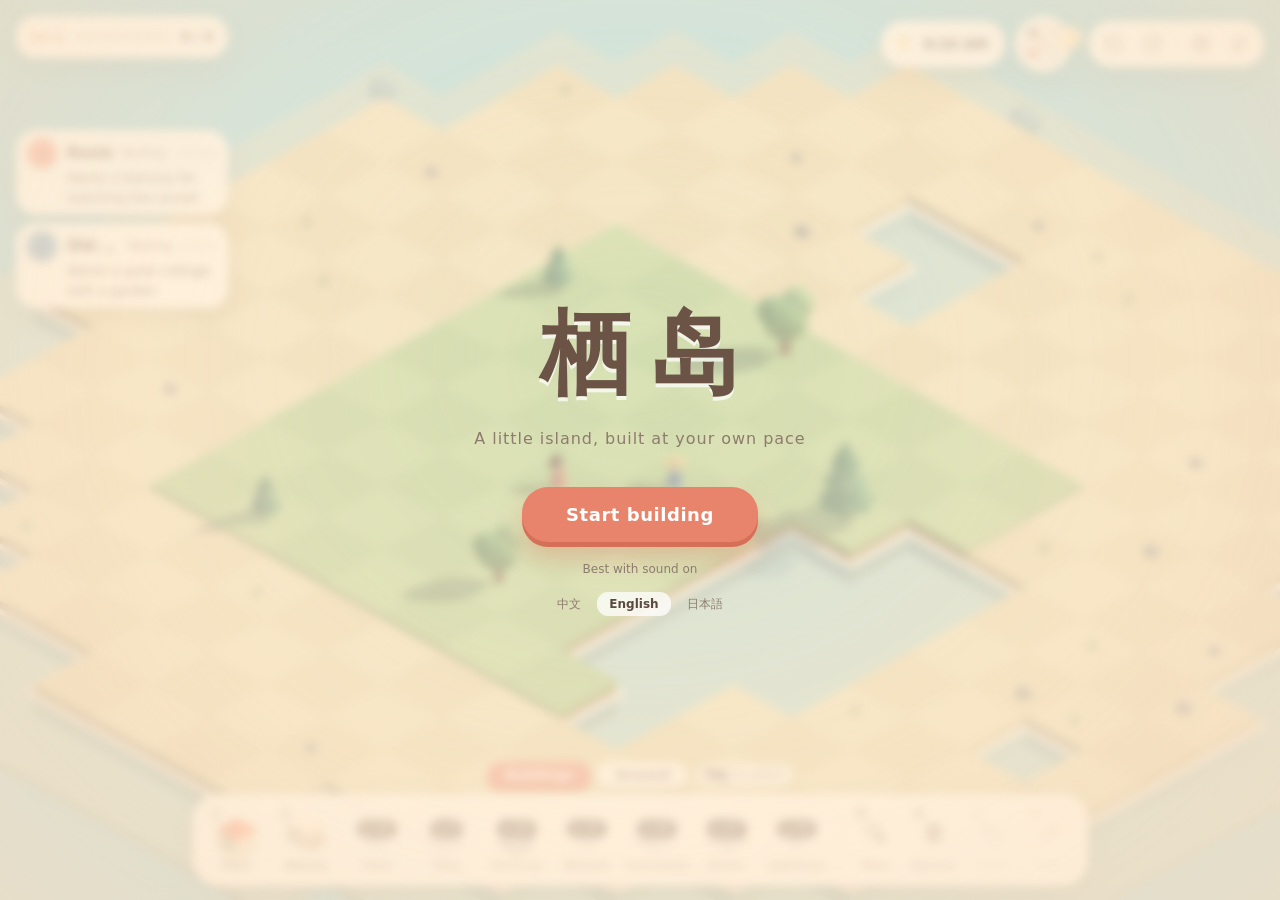
==== commit 0c984c74: "测试地址：存档备份（设置里可以把小岛导出成一段文字，换设备后再导入）" ====
--- a/beta/index.html
+++ b/beta/index.html
@@ -67,6 +67,7 @@
     <div class="s-row phone-only"><span class="s-icon" id="ico-hand"></span><span data-i18n="set.hand"></span><div class="seg" id="hand-seg"></div></div>
     <div class="s-row"><span class="s-icon" id="ico-lang"></span><span data-i18n="set.lang"></span><select id="lang"></select></div>
     <div class="s-btns">
+      <button class="text-btn plain" id="btn-backup" data-i18n="set.backup"></button>
       <button class="text-btn plain" id="btn-feedback" data-i18n="set.feedback" hidden></button>
       <button class="text-btn plain" id="btn-credits" data-i18n="set.credits"></button>
     </div>
@@ -87,6 +88,13 @@
     <input type="email" id="fb-contact" maxlength="120" autocomplete="email" data-i18n-ph="fb.contact">
     <p class="s-note" data-i18n="fb.note"></p>
     <div class="tut-foot"><span class="fb-msg" id="fb-msg"></span><button class="tut-skip" id="fb-cancel" data-i18n="fb.cancel"></button><button class="tut-next" id="fb-send" data-i18n="fb.send"></button></div>
+  </div>
+  <div class="panel" id="backup" hidden>
+    <h3 data-i18n="bk.title"></h3>
+    <div class="seg" id="bk-mode"><button data-mode="out" data-i18n="bk.out"></button><button data-mode="in" data-i18n="bk.in"></button></div>
+    <p class="s-note" id="bk-note"></p>
+    <textarea id="bk-text" rows="5" spellcheck="false" autocomplete="off" autocapitalize="off" autocorrect="off"></textarea>
+    <div class="tut-foot"><span class="fb-msg" id="bk-msg"></span><button class="tut-skip" id="bk-close" data-i18n="cr.close"></button><button class="tut-next" id="bk-go"></button></div>
   </div>
   <div class="panel" id="credits" hidden>
     <h3 data-i18n="cr.title"></h3>
--- a/beta/styles.css
+++ b/beta/styles.css
@@ -296,7 +296,7 @@
 #settings .s-check { cursor: pointer; }
 #settings label.s-check span:nth-child(2) { width: auto; }
 #settings .s-check input { width: 15px; height: 15px; margin: 0 3px 0 2px; accent-color: var(--accent); cursor: pointer; }
-#fps { position: absolute; left: 14px; bottom: 12px; padding: 3px 9px; border-radius: 9px; background: rgba(60, 45, 35, 0.55); color: #fff; font-size: 12px; font-variant-numeric: tabular-nums; line-height: 1.45; white-space: pre; pointer-events: none; }
+#fps { position: absolute; right: 14px; bottom: 12px; padding: 3px 9px; border-radius: 9px; background: rgba(60, 45, 35, 0.55); color: #fff; font-size: 12px; font-variant-numeric: tabular-nums; line-height: 1.45; white-space: pre; pointer-events: none; }
 #fps[hidden] { display: none; }
 .text-btn { align-self: flex-start; padding: 6px 14px; border-radius: 12px; background: rgba(var(--tint-rgb), 0.08); font-size: 13px; transition: background 0.15s; }
 .text-btn:hover { background: rgba(217, 112, 90, 0.18); }
@@ -306,27 +306,37 @@
 
 /* ---------- 反馈与建议 ---------- */
 
-#feedback, #credits { position: absolute; left: 50%; top: 50%; transform: translate(-50%, -50%); width: min(400px, calc(100vw - 32px)); max-height: calc(100% - 32px); overflow-y: auto; padding: 16px 18px 14px; display: flex; flex-direction: column; gap: 10px; animation: pop-in 0.3s var(--spring); z-index: 6; background: rgba(var(--paper-rgb), 0.97); }
-#feedback[hidden], #credits[hidden] { display: none; }
+#feedback, #credits, #backup { position: absolute; left: 50%; top: 50%; transform: translate(-50%, -50%); width: min(400px, calc(100vw - 32px)); max-height: calc(100% - 32px); overflow-y: auto; padding: 16px 18px 14px; display: flex; flex-direction: column; gap: 10px; animation: pop-in 0.3s var(--spring); z-index: 6; background: rgba(var(--paper-rgb), 0.97); }
+#feedback[hidden], #credits[hidden], #backup[hidden] { display: none; }
 /* 弹窗后面的暗幕：挡住工具栏和小岛，点一下暗幕就关掉弹窗 */
 #scrim { display: none; position: fixed; top: 0; right: 0; bottom: 0; left: 0; z-index: 5; background: rgba(40, 30, 26, 0.38); pointer-events: auto; animation: fade-in 0.2s; }
-#feedback:not([hidden]) ~ #scrim, #credits:not([hidden]) ~ #scrim { display: block; }
+#feedback:not([hidden]) ~ #scrim, #credits:not([hidden]) ~ #scrim, #backup:not([hidden]) ~ #scrim { display: block; }
 @keyframes fade-in { from { opacity: 0; } }
 @keyframes pop-in { from { opacity: 0; transform: translate(-50%, calc(-50% + 14px)); } to { opacity: 1; transform: translate(-50%, -50%); } }
-#feedback h3, #credits h3 { font-size: 16px; }
-#feedback textarea, #feedback input {
+#feedback h3, #credits h3, #backup h3 { font-size: 16px; }
+#feedback textarea, #feedback input, #backup textarea {
   width: 100%; padding: 8px 10px; border: 0; border-radius: 12px; font: inherit; font-size: 13px; line-height: 1.6; color: var(--ink);
   background: rgba(var(--tint-rgb), 0.08);
 }
 #feedback textarea { min-height: 96px; max-height: 40vh; resize: vertical; }
-#feedback textarea::placeholder, #feedback input::placeholder { color: var(--ink-soft); opacity: 0.75; }
-#feedback textarea:focus-visible, #feedback input:focus-visible { outline: 2px solid var(--accent); outline-offset: 1px; }
-#feedback .s-note { margin-top: -2px; }
-#feedback .tut-foot, #credits .tut-foot { margin-top: 2px; }
+#feedback textarea::placeholder, #feedback input::placeholder, #backup textarea::placeholder { color: var(--ink-soft); opacity: 0.75; }
+#feedback textarea:focus-visible, #feedback input:focus-visible, #backup textarea:focus-visible { outline: 2px solid var(--accent); outline-offset: 1px; }
+#feedback .s-note, #backup .s-note { margin-top: -2px; }
+#feedback .tut-foot, #credits .tut-foot, #backup .tut-foot { margin-top: 2px; }
 .fb-msg { flex: 1; min-width: 0; margin-right: auto; font-size: 12.5px; line-height: 1.4; color: var(--ink-soft); }
 .fb-msg.bad { color: var(--bad); }
 #fb-kind.ask { outline: 2px solid var(--bad); outline-offset: 1px; }
 #fb-send:disabled { opacity: 0.55; cursor: default; transform: none; }
+
+/* ---------- 存档备份 ---------- */
+
+/* 存档是一长串字母数字：小一号、等宽、到边就折行 */
+#backup textarea { height: 118px; resize: none; font-family: ui-monospace, Consolas, Menlo, monospace; font-size: 12px; line-height: 1.5; word-break: break-all; }
+#backup .seg { flex: none; }
+#backup .seg button { padding: 5px 0; font-size: 13px; }
+/* 提示单独占一行，按钮在它下面靠右：换成日文、英文时句子长，挤在按钮旁边会折成三四行 */
+#backup .tut-foot { flex-wrap: wrap; justify-content: flex-end; row-gap: 8px; }
+#backup .fb-msg { flex: 0 0 100%; min-height: 1.4em; }
 
 /* ---------- 制作与鸣谢 ---------- */
 
@@ -412,7 +422,7 @@
 .tool.act[data-id="move"].on { color: var(--accent-deep); box-shadow: 0 6px 14px rgba(214, 111, 87, 0.28), 0 0 0 2px var(--accent); }
 .tool.act[data-id="move"].on .key { background: var(--accent); }
 
-/* 触屏上工具栏上方的那一条：现在该怎么做，加上转向、确认、取消 */
+/* 工具栏上方的那一条：现在该怎么做，加上转向、确认、取消。触屏上摆放、拆除、搬动都用；电脑上只有搬动用 */
 #aimbar {
   display: flex; align-items: center; gap: 6px; max-width: 100%; min-height: 40px; padding: 4px 5px 4px 14px; border-radius: 20px;
   background: rgba(var(--paper-rgb), 0.96); box-shadow: 0 4px 14px rgba(90, 60, 40, 0.2); pointer-events: auto; font-size: 13px; font-weight: 700;
@@ -520,20 +530,6 @@
 #fatal { position: fixed; top: 0; right: 0; bottom: 0; left: 0; display: grid; place-items: center; padding: 24px; background: #fff9ee; color: #5a4a40; text-align: center; white-space: pre-wrap; }
 #fatal[hidden] { display: none; }
 
-@media (max-width: 1180px) {
-  /* 放在左边愿望栏和右上角按钮之间的空当正中，免得压到时钟 */
-  #prosper { left: calc(344px + (100vw - 744px) / 2); max-width: calc(100vw - 764px); }
-  .pr-bar { min-width: 40px; }
-  .pr-next { display: none; }
-}
-
-@media (max-width: 980px) {
-  /* 窄窗口：繁荣度挪到右上角那排按钮的下面 */
-  #prosper { left: auto; right: 16px; top: 72px; transform: none; max-width: 260px; }
-  #prosper.bump { animation: none; }
-  #settings { top: 122px; }
-}
-
 @media (max-width: 820px) {
   .tool .name { display: none; }
   .tab-tip { display: none; }
@@ -541,6 +537,64 @@
   .wish-need { display: none; }
   .clock-text { display: none; }
   .clock { padding: 0 12px; }
+}
+
+/* ---------- 电脑版式（手机版式以外的窗口）：左上角是小岛等级，下面一列收窄的居民卡片，
+   光标指上去才展开；这一列可以一直排到屏幕底部 ---------- */
+
+@media (min-width: 701px) and (min-height: 501px) {
+  :root { --wish-w: 212px; --wish-open: 300px; }
+
+  /* 小岛等级：平时只有等级、进度条和数字；指上去才写出下一级会带来什么 */
+  #prosper { left: 16px; top: 16px; transform: none; z-index: 3; width: var(--wish-w); max-width: none; padding: 9px 14px 10px; }
+  /* 展开时往右长，尽量只多出一行，免得盖住下面的居民数 */
+  #prosper:hover { width: max-content; min-width: var(--wish-w); max-width: calc(100vw - 32px); }
+  #prosper.bump { animation: bump-s 0.5s var(--spring); }
+  .pr-bar { min-width: 30px; }
+  #pr-num, .pr-next { display: none; }
+  #pr-num-s { display: inline; }
+  #prosper:hover #pr-num { display: inline; }
+  #prosper:hover #pr-num-s { display: none; }
+  #prosper:hover .pr-next { display: flex; }
+  .pr-delta { position: absolute; right: -6px; top: -9px; box-shadow: 0 2px 6px rgba(90, 60, 40, 0.2); }
+  .pr-delta.up { background: #e2f0da; color: #4f8a42; }
+  .pr-delta.down { background: #f8ddd5; color: #b9543f; }
+
+  /* 居民数：钉在小岛等级下面，和它隔开一段（等级展开时正好落在这段空当里）；不跟着卡片滚动。
+     后面那句说明收起来，光标指上去才浮现；有新居民在路上时，留一个一闪一闪的小绿点 */
+  #wishes .arrival { position: fixed; left: 16px; top: 86px; margin: 0; pointer-events: auto; cursor: default; }
+  #wishes .arrival span { display: none; }
+  #wishes .arrival.coming::after { content: ""; width: 7px; height: 7px; border-radius: 50%; background: var(--good); animation: pulse 1.4s ease-in-out infinite; }
+
+  /* 这一列本身不挡鼠标（#ui 上关掉了），所以可以留出展开后的宽度；卡片展开时盖在工具栏上面 */
+  #wishes { top: 126px; z-index: 2; width: calc(var(--wish-open) + 44px); max-height: calc(100% - 230px - var(--tool)); padding-top: 4px; }
+  .wish, .wish.compact { width: var(--wish-w); padding: 7px 12px 7px 10px; gap: 10px; align-items: flex-start; }
+  .wish:hover { width: var(--wish-open); }
+  .wish .avatar { width: 30px; height: 30px; }
+  .wish .avatar svg { width: 24px; height: 24px; }
+  .wish-top { min-height: 30px; }
+  .wish-top b { min-width: 0; overflow: hidden; text-overflow: ellipsis; }
+  .wish .tier { flex: none; }
+  .wish .wish-text { margin-top: 0; }
+  .wish .wish-need { display: none; }
+  .wish:hover .wish-need { display: block; }
+  .wish .wish-preview { right: 10px; top: 12px; }
+  .wish > .wish-body > :last-child { margin-bottom: 0; }
+
+  /* 时钟和指南针往左让一点，指南针外圈上的太阳、月亮不去碰右边那排按钮 */
+  .compass { margin-right: 8px; }
+
+  /* 搬动的确认条出现时，提示条往上让一让 */
+  body.aiming #toast { bottom: calc(var(--tool) + 150px); }
+}
+@keyframes bump-s { 35% { transform: scale(1.06); } }
+
+/* 窗口够宽时工具栏碰不到左边这一列，这一列就一直往下排，底边和工具栏的底边对齐（工具栏离屏幕底 14px） */
+@media (min-width: 1400px) and (min-height: 501px) {
+  #wishes { max-height: calc(100% - 140px); padding-bottom: 0; }
+}
+@media (min-width: 701px) and (max-width: 820px) and (min-height: 501px) {
+  :root { --wish-w: 196px; --wish-open: 250px; }
 }
 
 /* ---------- 触屏 ---------- */
@@ -632,7 +686,7 @@
 
   #toast { bottom: 200px; }
   #tutorial { bottom: 178px; }
-  #fps { left: 8px; top: 116px; bottom: auto; }
+  #fps { left: 8px; right: auto; top: 116px; bottom: auto; }
   #levelup { padding-top: 120px; }
   .lu-card { margin: 0 16px; padding: 12px 22px 14px; }
   .lu-card h2 { font-size: 21px; }
@@ -686,7 +740,7 @@
   body.dock #toast { top: auto; bottom: 100%; margin-bottom: 8px; }
   body.dock #tutorial { top: 146px; bottom: auto; }
   /* 输入框放在上半屏，弹出键盘时不会被挡住 */
-  #feedback { top: 8px; transform: translateX(-50%); animation: none; max-height: calc(100% - 16px); }
+  #feedback, #backup { top: 8px; transform: translateX(-50%); animation: none; max-height: calc(100% - 16px); }
   #credits { max-height: calc(100% - 16px); }
   .start-card { padding: 0 20px; }
 }
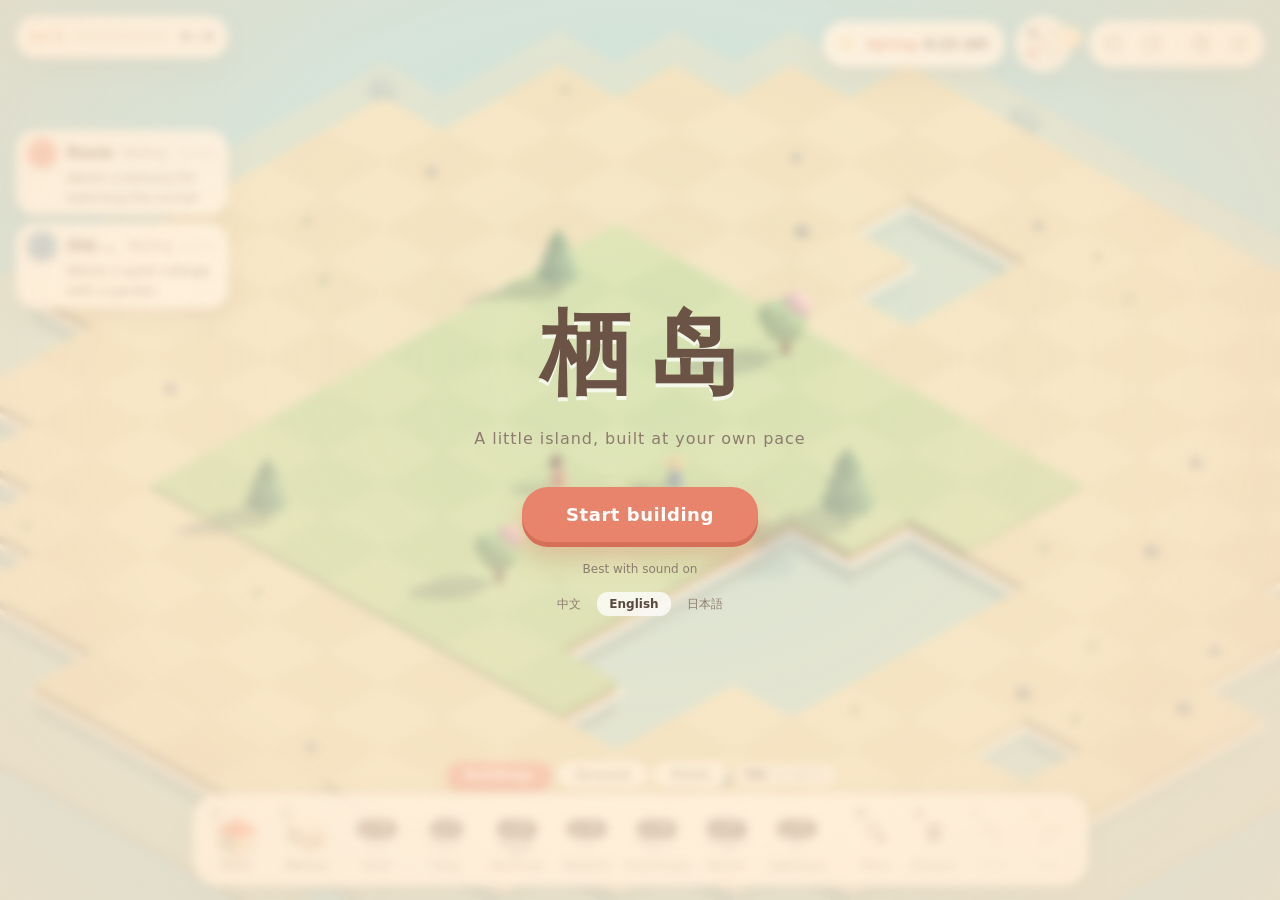
==== commit ff91f24a: "测试地址：四季、天气和画质档位" ====
--- a/beta/index.html
+++ b/beta/index.html
@@ -30,6 +30,7 @@
   <section id="topbar">
     <div class="panel clock" id="clock">
       <span class="clock-icon" id="clock-icon"></span>
+      <span class="clock-season" id="clock-season"></span>
       <span class="clock-text" id="clock-text"></span>
     </div>
     <div class="panel compass" id="compass" data-i18n-title="top.compass">
@@ -63,6 +64,9 @@
     <div class="s-row"><span class="s-icon" id="ico-fps"></span><span data-i18n="set.fps"></span><div class="seg" id="fps-seg"></div></div>
     <div class="s-note" id="fps-note" hidden></div>
     <label class="s-check"><input type="checkbox" id="show-fps"><span data-i18n="set.showFps"></span></label>
+    <div class="s-row"><span class="s-icon" id="ico-quality"></span><span data-i18n="set.quality"></span><div class="seg" id="quality-seg"></div></div>
+    <div class="s-row test-only" hidden><span class="s-icon" id="ico-season"></span><span data-i18n="set.season"></span><div class="seg" id="season-seg"></div></div>
+    <div class="s-row test-only" hidden><span class="s-icon" id="ico-wx"></span><span data-i18n="set.wx"></span><div class="seg" id="wx-seg"></div></div>
     <div class="s-row"><span class="s-icon" id="ico-theme"></span><span data-i18n="set.theme"></span><select id="theme"></select></div>
     <div class="s-row phone-only"><span class="s-icon" id="ico-hand"></span><span data-i18n="set.hand"></span><div class="seg" id="hand-seg"></div></div>
     <div class="s-row"><span class="s-icon" id="ico-lang"></span><span data-i18n="set.lang"></span><select id="lang"></select></div>
--- a/beta/styles.css
+++ b/beta/styles.css
@@ -228,6 +228,14 @@
 .clock { display: flex; align-items: center; gap: 8px; padding: 0 16px 0 12px; height: 46px; font-weight: 700; font-variant-numeric: tabular-nums; }
 .clock-icon { width: 22px; height: 22px; color: var(--gold); display: grid; }
 .clock-icon.moon { color: #8f9ad0; }
+.clock-season { margin-right: -2px; font-weight: 800; color: var(--accent-deep); }
+/* 画质选"低"的时候，界面的毛玻璃效果也关掉：它在弱一些的显卡上很费 */
+body.lowfx * { -webkit-backdrop-filter: none !important; backdrop-filter: none !important; }
+.s-row.test-only[hidden] { display: none; }
+/* 只在测试版出现的开关：名字单独一行，按钮在下面占满，英文的四个季节名才排得下 */
+.s-row.test-only { flex-wrap: wrap; row-gap: 4px; }
+.s-row.test-only > span:nth-child(2) { flex: 1; width: auto; }
+.s-row.test-only .seg { flex: 0 0 100%; }
 
 /* 指南针：表盘跟着镜头转，红针指北；太阳（夜里是月亮）骑在外圈上，东升西落 */
 .compass { position: relative; z-index: 1; width: 56px; height: 56px; border-radius: 50%; padding: 0; display: grid; place-items: center; }
@@ -394,6 +402,8 @@
 /* 还没解锁的模块：灰掉，中间标出需要的繁荣度 */
 .tool.locked img { filter: grayscale(1) opacity(0.32); }
 .tool.locked .key { visibility: hidden; }
+/* 一页里第十个以后的没有数字键 */
+.tool .key:empty { display: none; }
 .tool.locked .name { color: var(--ink-soft); }
 .tool.locked .need {
   position: absolute; left: 50%; top: calc(var(--tool) * 0.26); transform: translateX(-50%);
@@ -709,6 +719,8 @@
   body.dock #prosper { max-width: calc(100% - 146px); }
   /* 分页那一排分三格：分页在正中，转镜头的按钮在靠手的一格。
      摆东西时的确认、转向、取消占另外两格，这时分页暂时让开 */
+  /* 分页有三个：收窄一点，才不会顶到旁边转镜头的按钮 */
+  body.dock .tab { padding: 5px 13px; }
   body.dock #tabrow { display: grid; grid-template-columns: 1fr auto 1fr; align-items: center; width: 100%; max-width: 620px; min-height: 42px; padding: 0 2px; }
   body.dock #tabs { grid-column: 2; grid-row: 1; }
   body.dock #cams { grid-column: 3; grid-row: 1; justify-self: end; display: flex; gap: 8px; pointer-events: auto; }
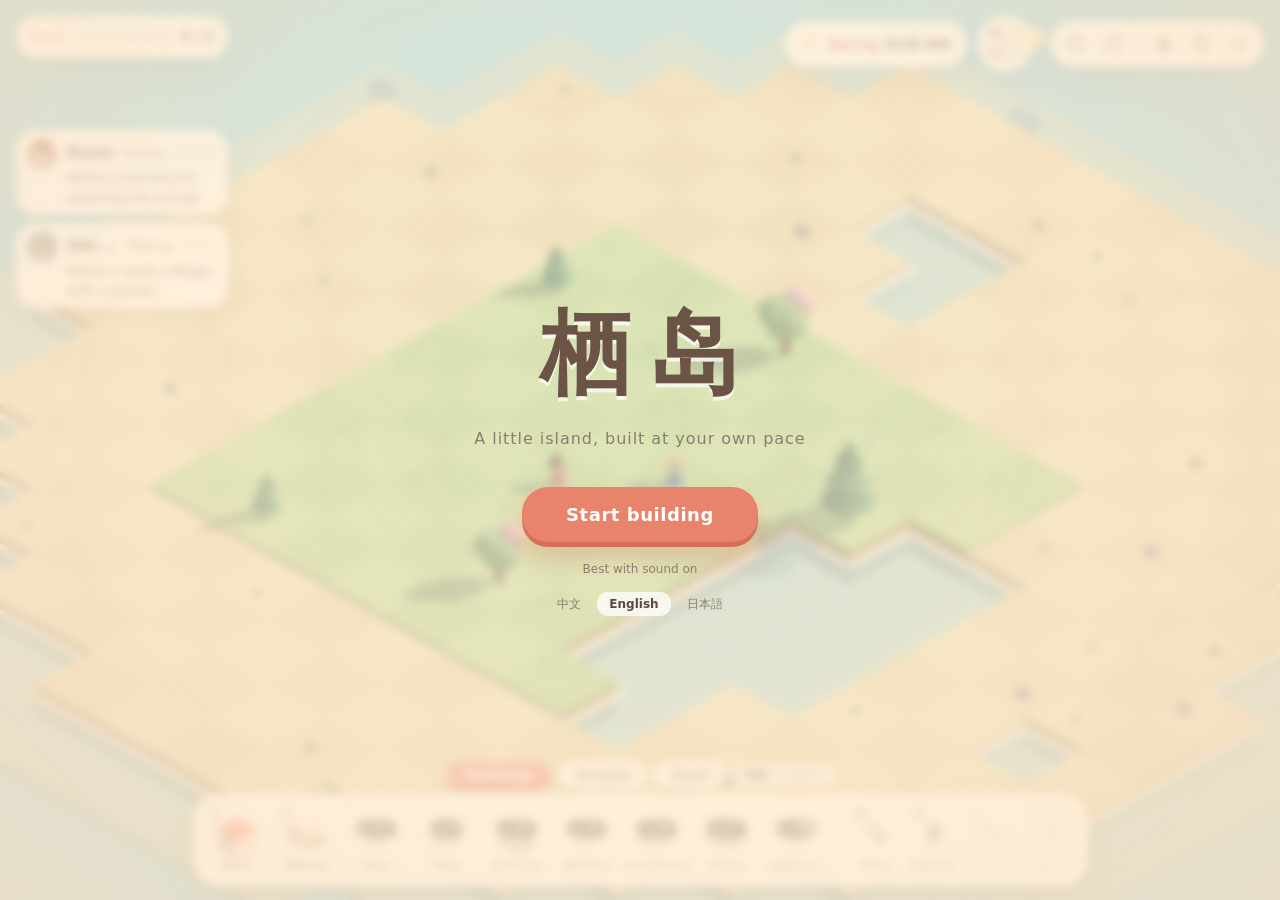
==== commit 2a96424f: "测试地址：认房子，三位居民的头像修整" ====
--- a/beta/index.html
+++ b/beta/index.html
@@ -13,6 +13,7 @@
 <div id="vignette"></div>
 
 <div id="ui">
+  <div id="tags"></div>
   <section id="wishes"></section>
   <div class="panel" id="wish-detail" hidden></div>
 
@@ -51,6 +52,7 @@
       <button class="icon-btn" id="cam-left" data-i18n-title="top.camLeft"></button>
       <button class="icon-btn" id="cam-right" data-i18n-title="top.camRight"></button>
       <span class="sep"></span>
+      <button class="icon-btn" id="btn-tags" data-i18n-title="top.tags"></button>
       <button class="icon-btn" id="btn-help" data-i18n-title="top.help"></button>
       <button class="icon-btn" id="btn-settings" data-i18n-title="top.settings"></button>
     </div>
--- a/beta/styles.css
+++ b/beta/styles.css
@@ -123,7 +123,6 @@
 /* 已经满意的居民收成一行 */
 .wish.compact { padding: 7px 14px 7px 10px; align-items: center; }
 .wish.compact .avatar { width: 30px; height: 30px; }
-.wish.compact .avatar svg { width: 24px; height: 24px; }
 .wish.compact .wish-text, .wish.compact .wish-need { display: none; }
 .wish.compact:hover { align-items: flex-start; }
 .wish.compact:hover .wish-text, .wish.compact:hover .wish-need { display: block; }
@@ -132,11 +131,11 @@
 
 .avatar {
   flex: none; width: 44px; height: 44px; border-radius: 50%;
-  background: var(--c); display: grid; place-items: center;
+  background: var(--c); display: grid; place-items: center; overflow: hidden;
   box-shadow: inset 0 -4px 0 rgba(0, 0, 0, 0.08), 0 2px 6px rgba(90, 60, 40, 0.18);
   transition: transform 0.3s var(--spring);
 }
-.avatar svg { width: 34px; height: 34px; }
+.avatar svg { width: 100%; height: 100%; display: block; }
 .wish.up .avatar { transform: scale(1.12) rotate(-6deg); }
 .wish.down .avatar { transform: scale(0.94) rotate(5deg); }
 
@@ -271,6 +270,7 @@
 .icon-btn svg, .clock-icon svg, .s-icon svg { width: 20px; height: 20px; fill: none; stroke: currentColor; stroke-width: 2; stroke-linecap: round; stroke-linejoin: round; }
 .icon-btn:hover { background: rgba(232, 132, 107, 0.14); color: var(--accent-deep); transform: translateY(-1px); }
 .icon-btn:active { transform: scale(0.9); }
+.icon-btn.on { background: rgba(232, 132, 107, 0.2); color: var(--accent-deep); }
 
 #settings { position: absolute; right: 16px; top: 72px; padding: 14px 16px; display: flex; flex-direction: column; gap: 12px; width: var(--set-w); }
 #settings[hidden] { display: none; }
@@ -486,6 +486,17 @@
   opacity: 0; transition: opacity 0.2s; will-change: transform; pointer-events: none;
 }
 .bubble.show { opacity: 1; }
+
+/* 房子上的住户标签：头像的圆心对准那一层楼的正中。near：鼠标指着或点中的那一户，放大并带上名字 */
+#tags { position: absolute; left: 0; top: 0; pointer-events: none; }
+.tag { position: absolute; left: -14px; top: -14px; display: flex; align-items: center; gap: 7px; opacity: 0; transition: opacity 0.18s; will-change: transform; }
+.tag.show { opacity: 1; }
+.tag.near { z-index: 1; }
+.tag .avatar { width: 28px; height: 28px; box-shadow: 0 0 0 2px rgb(var(--paper-rgb)), 0 2px 7px rgba(60, 40, 30, 0.35); }
+.tag.near .avatar { transform: scale(1.1); }
+.tag b { display: none; padding: 2px 9px; border-radius: 11px; background: rgb(var(--paper-rgb)); box-shadow: 0 3px 10px rgba(90, 60, 40, 0.2); font-size: 12px; white-space: nowrap; }
+.tag.near b { display: block; }
+.wish.peek { box-shadow: var(--shadow), 0 0 0 2px var(--accent); }
 .bubble b { color: var(--accent-deep); margin-right: 6px; }
 
 /* ---------- 新手提示 ---------- */
@@ -581,7 +592,6 @@
   .wish, .wish.compact { width: var(--wish-w); padding: 7px 12px 7px 10px; gap: 10px; align-items: flex-start; }
   .wish:hover { width: var(--wish-open); }
   .wish .avatar { width: 30px; height: 30px; }
-  .wish .avatar svg { width: 24px; height: 24px; }
   .wish-top { min-height: 30px; }
   .wish-top b { min-width: 0; overflow: hidden; text-overflow: ellipsis; }
   .wish .tier { flex: none; }
@@ -605,6 +615,25 @@
 }
 @media (min-width: 701px) and (max-width: 820px) and (min-height: 501px) {
   :root { --wish-w: 196px; --wish-open: 250px; }
+}
+/* 电脑上工具栏的宽度固定成九个模块那么宽，三页都一样，组件再多也不变宽。
+   多出来的左右滚：鼠标停在上面滚滚轮，或者触控板双指左右滑。哪一头还有东西，那一头就渐渐淡出，提示还能滚。
+   上下左右留出的空当（再用负的外边距收回去）是给选中时抬起来的按钮和它的影子用的，免得被裁掉 */
+@media (min-width: 701px) and (min-height: 501px) {
+  #tool-list {
+    --shown: 9;
+    flex: 0 1 auto; min-width: 0; max-width: calc(var(--shown) * (var(--tool) + 4px) + 4px);
+    overflow-x: auto; overflow-y: hidden; scrollbar-width: none; overscroll-behavior: contain;
+    padding: 14px 4px 10px; margin: -14px -4px -10px;
+  }
+  #tool-list::-webkit-scrollbar { display: none; }
+  #tool-list .tool { flex: none; }
+  #tool-list.more-l { -webkit-mask-image: linear-gradient(to right, transparent 0, #000 36px); mask-image: linear-gradient(to right, transparent 0, #000 36px); }
+  #tool-list.more-r { -webkit-mask-image: linear-gradient(to left, transparent 0, #000 36px); mask-image: linear-gradient(to left, transparent 0, #000 36px); }
+  #tool-list.more-l.more-r {
+    -webkit-mask-image: linear-gradient(to right, transparent 0, #000 36px, #000 calc(100% - 36px), transparent 100%);
+    mask-image: linear-gradient(to right, transparent 0, #000 36px, #000 calc(100% - 36px), transparent 100%);
+  }
 }
 
 /* ---------- 触屏 ---------- */
@@ -652,7 +681,6 @@
   }
   #wishes .wish, #wishes .wish.compact { width: auto; flex-direction: column; align-items: center; gap: 4px; padding: 4px 5px 6px; border-radius: 17px; }
   #wishes .avatar { width: 36px; height: 36px; }
-  #wishes .avatar svg { width: 28px; height: 28px; }
   #wishes .wish-body, #wishes .wish-top { display: contents; }
   #wishes .wish-top b, #wishes .tier, #wishes .wish-text, #wishes .wish-need, #wishes .wish-bonus, #wishes .wish-preview { display: none; }
   #wishes .pips { margin: 0; gap: 3px; visibility: visible; }
@@ -743,7 +771,6 @@
   body.dock #wishes > * { direction: ltr; }
   body.dock #wishes .wish, body.dock #wishes .wish.compact { gap: 3px; padding: 3px 4px 5px; border-radius: 15px; }
   body.dock #wishes .avatar { width: 30px; height: 30px; }
-  body.dock #wishes .avatar svg { width: 24px; height: 24px; }
   body.dock #wishes .pips i { width: 5px; height: 5px; }
   /* 点头像弹出的愿望在屏幕上方，等级那一排的下面 */
   body.dock #wish-detail { top: 54px; }
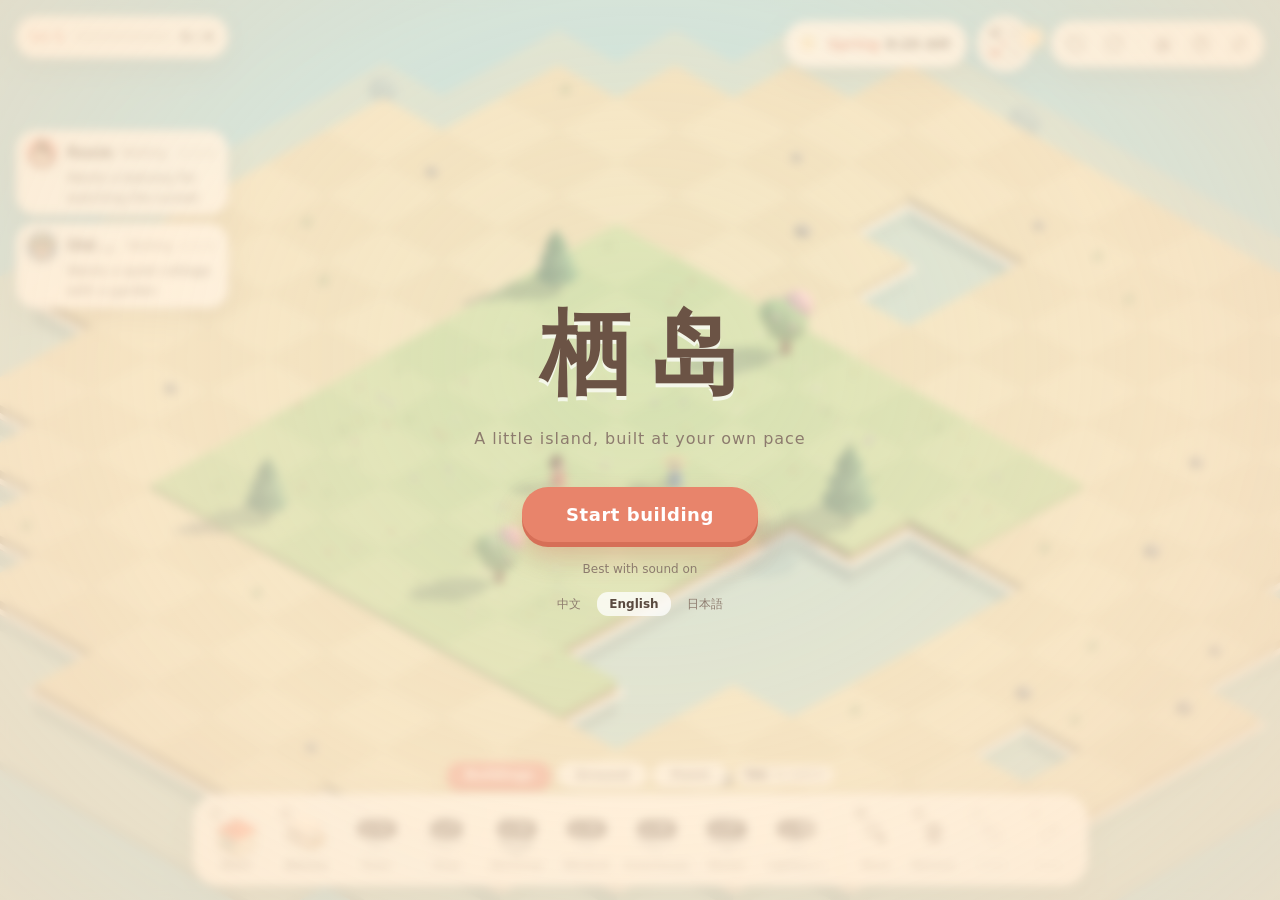
==== commit 38f3714a: "测试版 2026-11-28h：图鉴" ====
--- a/beta/index.html
+++ b/beta/index.html
@@ -107,6 +107,12 @@
     <div class="cr-body" id="cr-body"></div>
     <div class="tut-foot"><span class="fb-msg" id="cr-ver"></span><button class="tut-next" id="cr-close" data-i18n="cr.close"></button></div>
   </div>
+  <div class="panel" id="album" hidden>
+    <h3><span data-i18n="al.title"></span><b id="al-count"></b></h3>
+    <div class="al-grid" id="al-grid"></div>
+    <div class="al-info" id="al-info"></div>
+    <div class="tut-foot"><span class="fb-msg" id="al-note"></span><button class="tut-next" id="al-close" data-i18n="cr.close"></button></div>
+  </div>
   <div id="scrim"></div>
   <div id="levelup"></div>
 
--- a/beta/styles.css
+++ b/beta/styles.css
@@ -101,6 +101,11 @@
 .arrival b { color: var(--ink); font-weight: 700; white-space: nowrap; }
 .arrival.coming span { color: var(--good); animation: pulse 1.4s ease-in-out infinite; }
 .arrival.coming span::after { content: "…"; }
+/* 居民数这一颗同时是图鉴的入口：前面一本小册子；图鉴里新点亮了人时描一圈金边，打开看过就收起 */
+.arrival { cursor: pointer; pointer-events: auto; }
+.arrival .al-ico { flex: none; width: 15px; height: 15px; margin-right: -3px; color: var(--accent-deep); }
+.arrival .al-ico svg { display: block; width: 100%; height: 100%; fill: none; stroke: currentColor; stroke-width: 2; stroke-linecap: round; stroke-linejoin: round; }
+.arrival.fresh { box-shadow: 0 0 0 2px var(--gold); animation: fresh 1.3s ease-in-out infinite; }
 @keyframes pulse { 50% { opacity: 0.45; } }
 
 .wish {
@@ -358,6 +363,30 @@
 .cr-list span { flex: none; color: var(--ink-soft); }
 .cr-body .s-note { margin-top: 0; }
 
+/* 图鉴：所有可能来岛上的人。住下的、来做客玩尽兴的点亮；没见过的只有一个剪影 */
+#album { position: absolute; left: 50%; top: 50%; transform: translate(-50%, -50%); width: min(540px, calc(100vw - 24px)); max-height: calc(100% - 32px); padding: 16px 16px 14px; display: flex; flex-direction: column; gap: 10px; animation: pop-in 0.3s var(--spring); z-index: 6; background: rgba(var(--paper-rgb), 0.97); }
+#album[hidden] { display: none; }
+#album:not([hidden]) ~ #scrim { display: block; }
+#album h3 { display: flex; align-items: baseline; gap: 10px; padding: 0 2px; font-size: 16px; }
+#album h3 b { font-size: 13px; font-weight: 700; color: var(--ink-soft); }
+#album h3 b.full { color: var(--good); }
+.al-grid { flex: 1 1 auto; min-height: 120px; display: grid; grid-template-columns: repeat(auto-fill, minmax(62px, 1fr)); gap: 2px; overflow-y: auto; overscroll-behavior: contain; -webkit-overflow-scrolling: touch; padding: 3px; }
+.al-cell { display: flex; flex-direction: column; align-items: center; gap: 4px; min-width: 0; padding: 7px 2px 5px; border-radius: 14px; color: var(--ink); transition: background 0.15s; }
+.al-cell:hover, .al-cell.sel { background: rgba(var(--tint-rgb), 0.09); }
+.al-cell.sel { box-shadow: inset 0 0 0 1.5px rgba(var(--tint-rgb), 0.3); }
+.al-cell span { max-width: 100%; overflow: hidden; text-overflow: ellipsis; white-space: nowrap; font-size: 11.5px; line-height: 1.2; }
+.al-cell.vis .avatar { box-shadow: 0 0 0 2px #4a9790; }
+.al-cell.now .avatar { opacity: 0.5; filter: saturate(0.35); }
+.al-cell.off .avatar { background: rgba(var(--tint-rgb), 0.1); box-shadow: none; }
+.al-cell.off .avatar svg { filter: brightness(0); opacity: 0.24; }
+.al-cell.off span, .al-cell.now span { color: var(--ink-soft); }
+.al-info { flex: none; min-height: 58px; padding: 8px 12px 9px; border-radius: 12px; background: rgba(var(--tint-rgb), 0.07); font-size: 13px; line-height: 1.5; }
+.al-info b { margin-right: 8px; font-size: 14px; }
+.al-info em { font-style: normal; font-size: 12px; font-weight: 700; color: var(--ink-soft); }
+.al-info em.res { color: var(--accent-deep); }
+.al-info em.vis { color: #3f8f88; }
+.al-info p { color: var(--ink-soft); }
+
 /* ---------- 工具栏 ---------- */
 
 #toolbar-wrap { position: absolute; left: 0; right: 0; bottom: 14px; display: flex; flex-direction: column; align-items: center; gap: 6px; padding: 0 10px; }
@@ -497,6 +526,12 @@
 .tag b { display: none; padding: 2px 9px; border-radius: 11px; background: rgb(var(--paper-rgb)); box-shadow: 0 3px 10px rgba(90, 60, 40, 0.2); font-size: 12px; white-space: nowrap; }
 .tag.near b { display: block; }
 .wish.peek { box-shadow: var(--shadow), 0 0 0 2px var(--accent); }
+
+/* 旅客的卡片：青绿色的细边、头像外面一圈青绿（手机上卡片只剩头像，靠这一圈认），只有两个心愿所以只留两颗圆点 */
+.wish.guest { border-color: rgba(74, 151, 144, 0.7); }
+.wish.guest .avatar { box-shadow: 0 0 0 2px #4a9790; }
+.wish.guest .tier { color: #3f8f88; font-weight: 700; }
+.wish.guest .pips i:nth-child(n + 3), #wish-detail.guest .pips i:nth-child(n + 3) { display: none; }
 .bubble b { color: var(--accent-deep); margin-right: 6px; }
 
 /* ---------- 新手提示 ---------- */
@@ -583,7 +618,7 @@
 
   /* 居民数：钉在小岛等级下面，和它隔开一段（等级展开时正好落在这段空当里）；不跟着卡片滚动。
      后面那句说明收起来，光标指上去才浮现；有新居民在路上时，留一个一闪一闪的小绿点 */
-  #wishes .arrival { position: fixed; left: 16px; top: 86px; margin: 0; pointer-events: auto; cursor: default; }
+  #wishes .arrival { position: fixed; left: 16px; top: 86px; margin: 0; }
   #wishes .arrival span { display: none; }
   #wishes .arrival.coming::after { content: ""; width: 7px; height: 7px; border-radius: 50%; background: var(--good); animation: pulse 1.4s ease-in-out infinite; }
 
@@ -780,7 +815,9 @@
   body.dock #tutorial { top: 146px; bottom: auto; }
   /* 输入框放在上半屏，弹出键盘时不会被挡住 */
   #feedback, #backup { top: 8px; transform: translateX(-50%); animation: none; max-height: calc(100% - 16px); }
-  #credits { max-height: calc(100% - 16px); }
+  #credits, #album { max-height: calc(100% - 16px); }
+  #album { padding: 14px 10px 12px; }
+  .al-grid { grid-template-columns: repeat(auto-fill, minmax(54px, 1fr)); }
   .start-card { padding: 0 20px; }
 }
 
